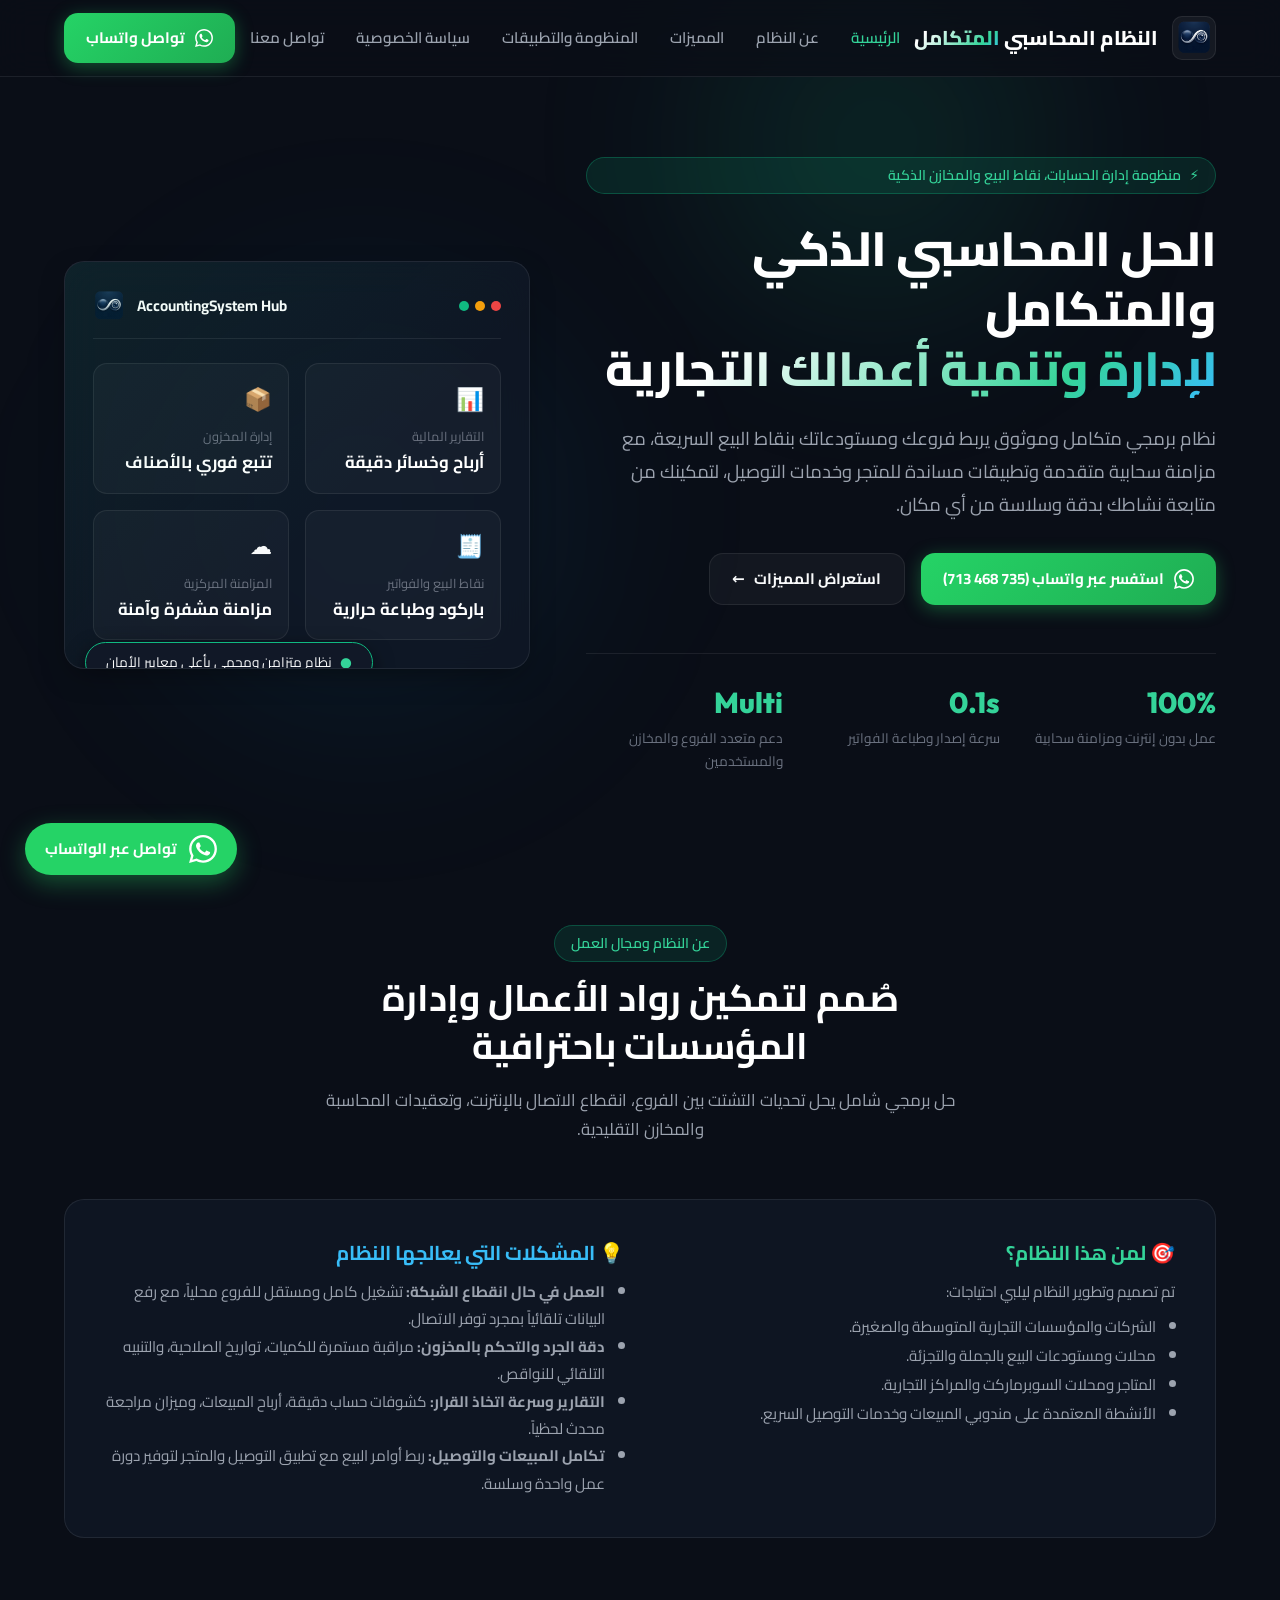
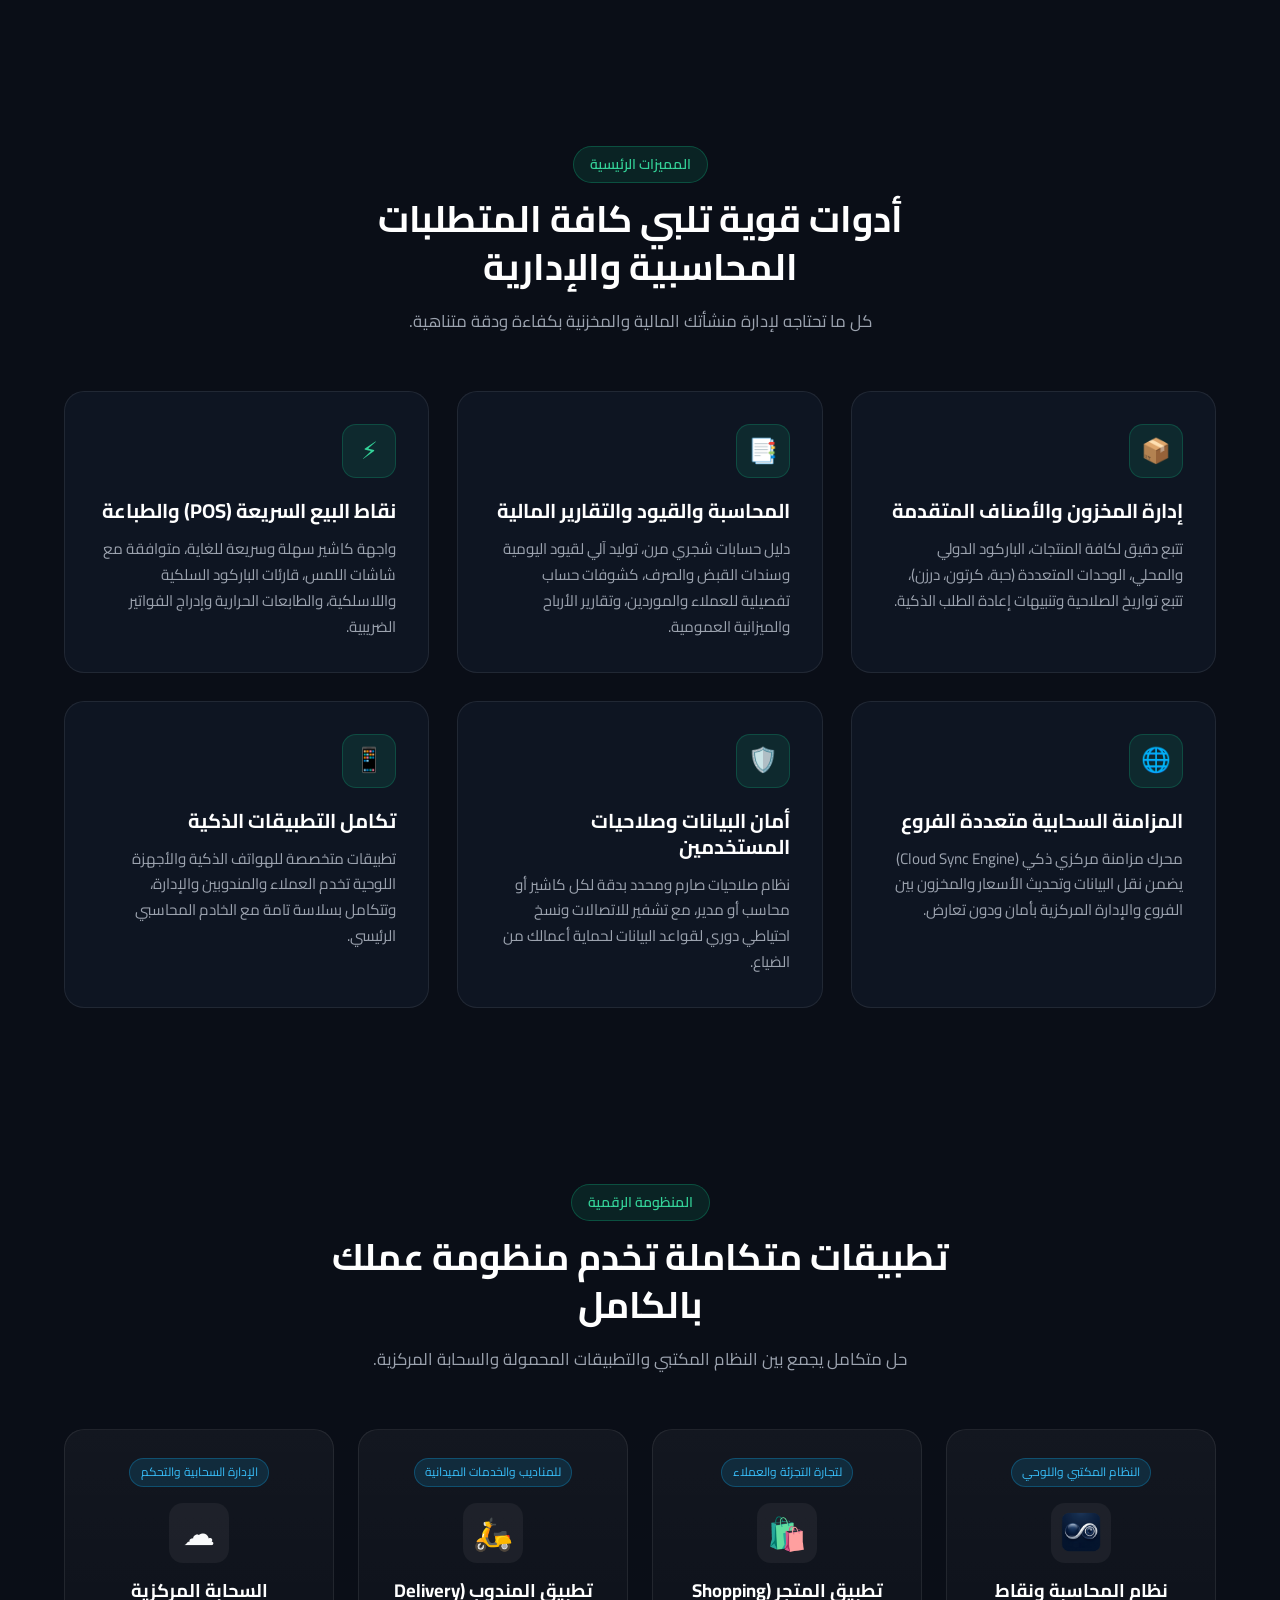
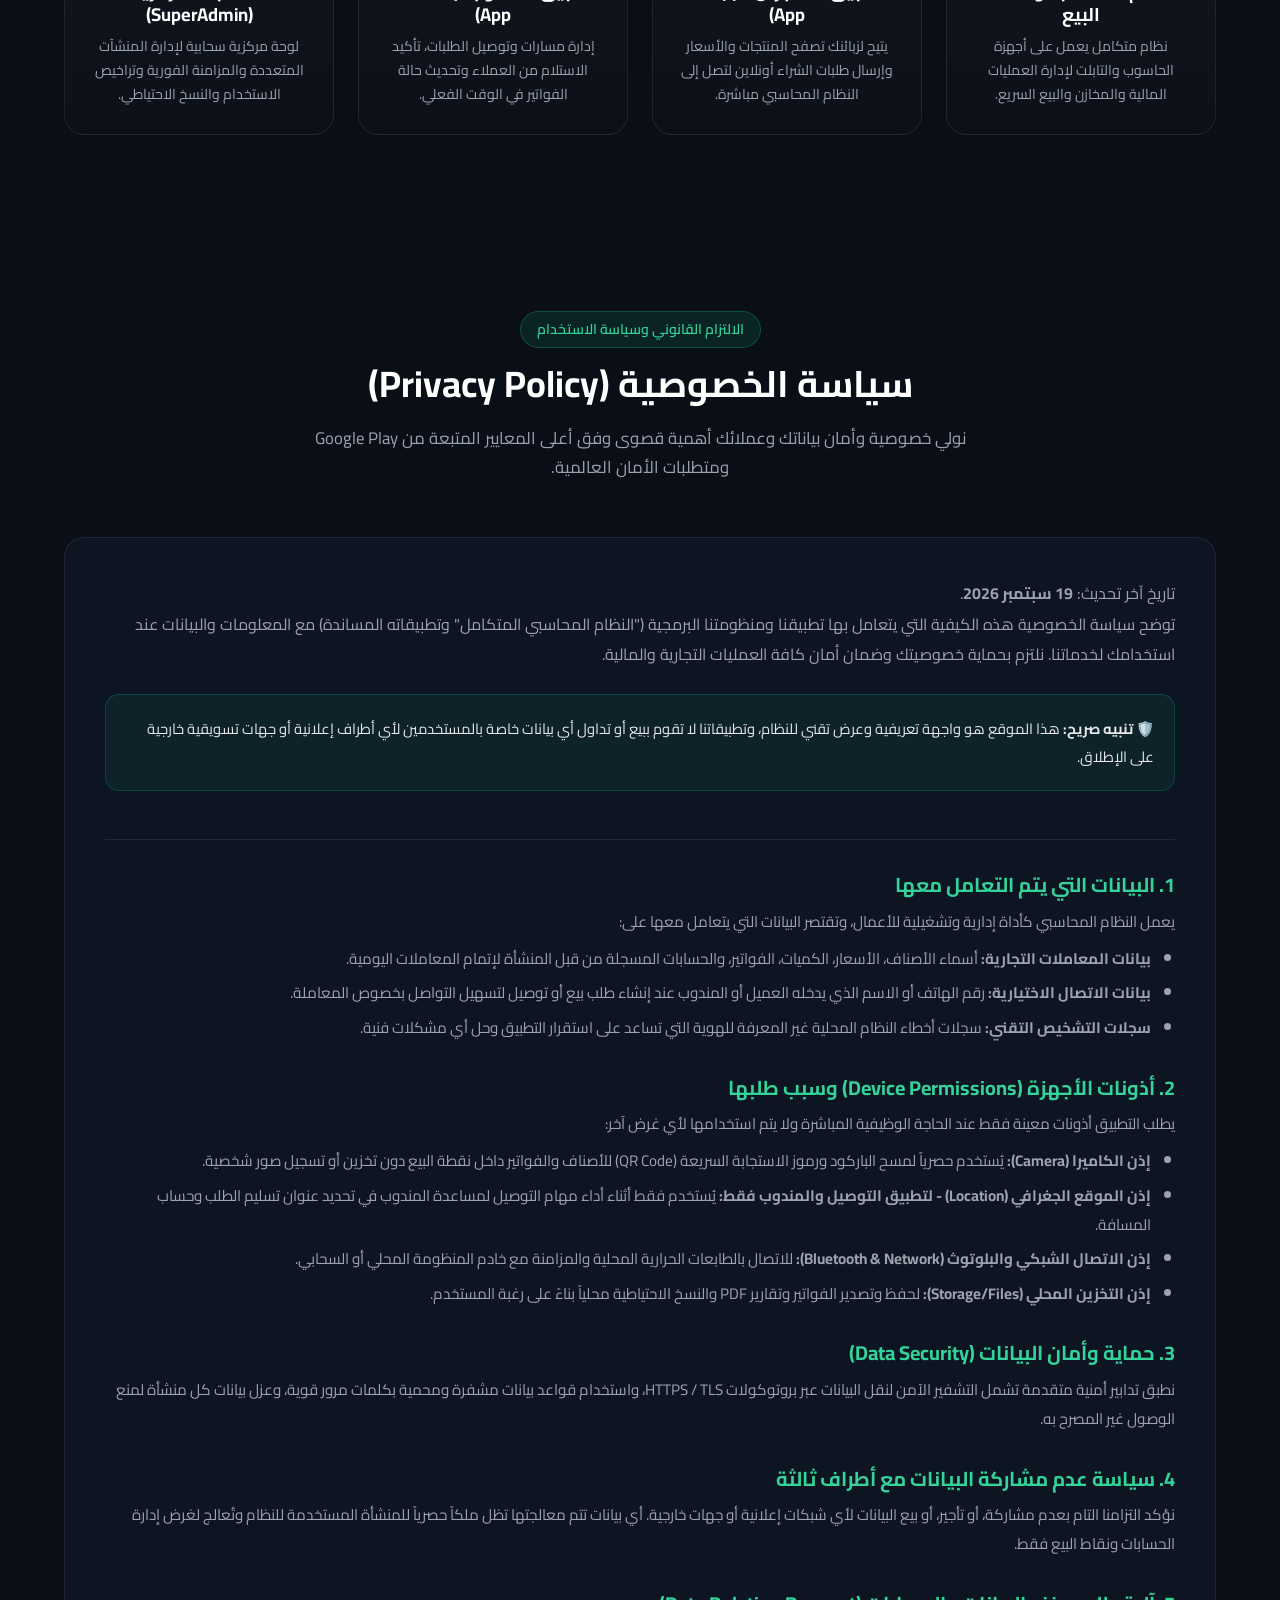
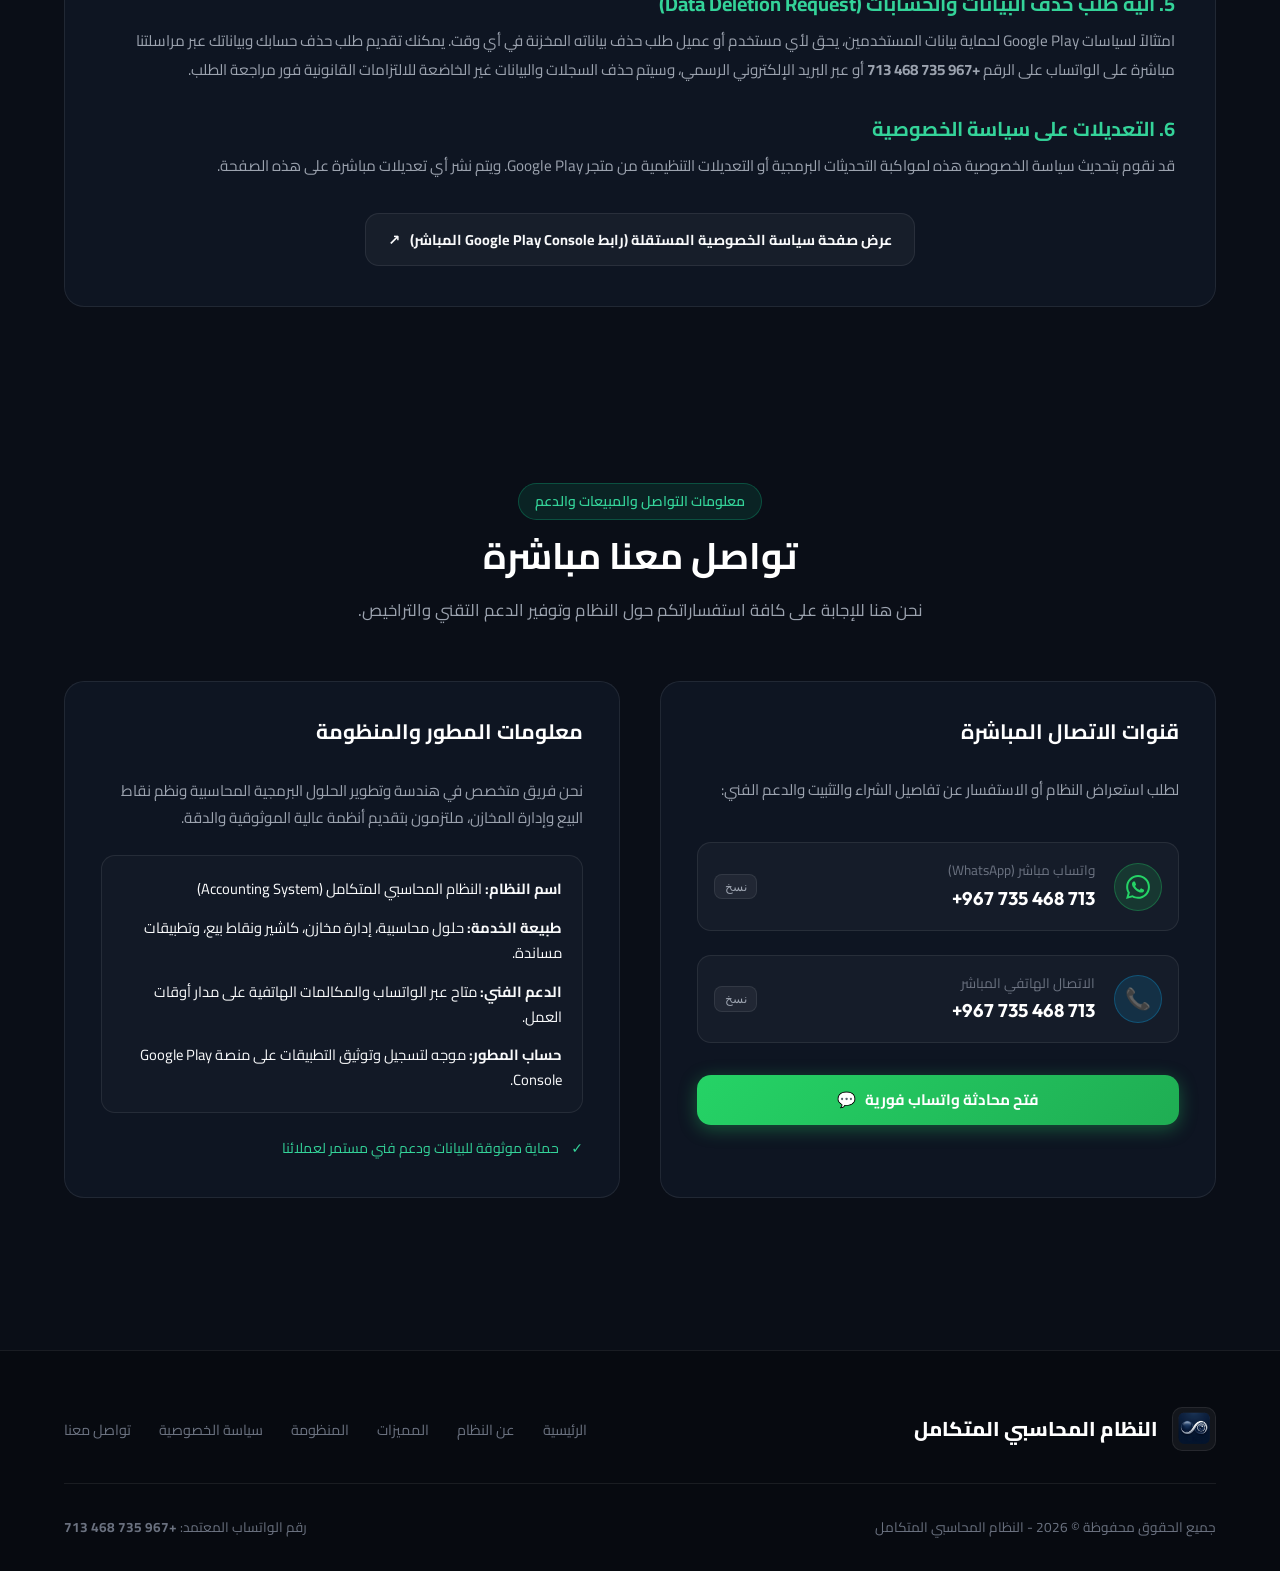
==== index.html @ 5a1e0db1 "Initial commit: Showcase website and privacy policy for Accounting System" ====
<!DOCTYPE html>
<html lang="ar" dir="rtl">
<head>
  <meta charset="UTF-8">
  <meta name="viewport" content="width=device-width, initial-scale=1.0">
  <title>النظام المحاسبي المتكامل | Accounting System Solutions</title>
  <meta name="description" content="الموقع التعريفي الرسمي للنظام المحاسبي وإدارة نقاط البيع والمخزون، وتطبيقات التجارة والتوصيل السحابية. مخصص للشركات والمتاجر والمؤسسات.">
  <meta name="keywords" content="نظام محاسبي, نقاط بيع, إدارة المخزون, محاسبة سحابية, تطبيق المتجر, تطبيق التوصيل, Yemen, Accounting System">
  
  <!-- Open Graph / Meta for Social & Google Play Reviewers -->
  <meta property="og:type" content="website">
  <meta property="og:title" content="النظام المحاسبي المتكامل | Accounting System">
  <meta property="og:description" content="حلول برمجية متطورة لإدارة المخزون، الحسابات، نقاط البيع السريعة، والتطبيقات المرتبطة.">
  <meta property="og:image" content="assets/orb_logo.png">

  <!-- Favicon -->
  <link rel="icon" type="image/png" href="assets/withoubackroung.png">

  <!-- Google Fonts: Cairo & Outfit -->
  <link rel="preconnect" href="https://fonts.googleapis.com">
  <link rel="preconnect" href="https://fonts.gstatic.com" crossorigin>
  <link href="https://fonts.googleapis.com/css2?family=Cairo:wght@400;600;700;800;900&family=Outfit:wght@400;600;700;800&display=swap" rel="stylesheet">

  <link rel="stylesheet" href="style.css">
</head>
<body>

  <!-- Ambient Decorative Background -->
  <div class="ambient-glow"></div>

  <!-- Main Header & Navigation -->
  <header class="site-header" id="header">
    <div class="container navbar">
      <a href="#hero" class="brand" id="brand-link">
        <img src="assets/withoubackroung.png" alt="شعار النظام المحاسبي" class="brand-logo" onerror="this.src='assets/orb_logo.png'">
        <span>النظام المحاسبي <span class="gradient-text">المتكامل</span></span>
      </a>

      <ul class="nav-links" id="nav-menu">
        <li><a href="#hero" class="nav-link active">الرئيسية</a></li>
        <li><a href="#about" class="nav-link">عن النظام</a></li>
        <li><a href="#features" class="nav-link">المميزات</a></li>
        <li><a href="#ecosystem" class="nav-link">المنظومة والتطبيقات</a></li>
        <li><a href="#privacy" class="nav-link">سياسة الخصوصية</a></li>
        <li><a href="#contact" class="nav-link">تواصل معنا</a></li>
      </ul>

      <div class="nav-actions">
        <a href="https://wa.me/967735468713?text=%D9%85%D8%B1%D8%AD%D8%A8%D8%A7%D9%8B%D8%8C%20%D8%A3%D9%88%D8%AF%20%D8%A7%D9%84%D8%A7%D8%B3%D8%AA%D9%81%D8%B3%D8%A7%D8%B1%20%D8%B9%D9%86%20%D8%A7%D9%84%D9%86%D8%8c%D8%A7%D9%85%20%D8%A7%D9%84%D9%85%D8%AD%D8%A7%D8%B3%D8%A8%D9%8A" target="_blank" rel="noopener noreferrer" class="btn btn-whatsapp" id="nav-wa-btn">
          <svg width="18" height="18" viewBox="0 0 24 24" fill="currentColor"><path d="M.057 24l1.687-6.163c-1.041-1.804-1.588-3.849-1.587-5.946.003-6.556 5.338-11.891 11.893-11.891 3.181.001 6.167 1.24 8.413 3.488 2.245 2.248 3.481 5.236 3.48 8.414-.003 6.557-5.338 11.892-11.893 11.892-1.99-.001-3.951-.5-5.688-1.448l-6.305 1.654zm6.597-3.807c1.676.995 3.276 1.591 5.392 1.592 5.448 0 9.886-4.434 9.889-9.885.002-5.462-4.415-9.89-9.881-9.892-5.452 0-9.887 4.434-9.889 9.884-.001 2.225.651 3.891 1.746 5.634l-.999 3.648 3.742-.981zm11.387-5.464c-.074-.124-.272-.198-.57-.347-.297-.149-1.758-.868-2.031-.967-.272-.099-.47-.149-.669.149-.198.297-.768.967-.941 1.165-.173.198-.347.223-.644.074-.297-.149-1.255-.462-2.39-1.475-.883-.788-1.48-1.761-1.653-2.059-.173-.297-.018-.458.13-.606.134-.133.297-.347.446-.521.151-.172.2-.296.3-.495.099-.198.05-.372-.025-.521-.075-.148-.669-1.611-.916-2.206-.242-.579-.487-.501-.669-.51l-.57-.01c-.198 0-.52.074-.792.372s-1.04 1.016-1.04 2.479 1.065 2.876 1.213 3.074c.149.198 2.095 3.2 5.076 4.487.709.306 1.263.489 1.694.626.712.226 1.36.194 1.872.118.571-.085 1.758-.719 2.006-1.413.248-.695.248-1.29.173-1.414z"/></svg>
          <span>تواصل واتساب</span>
        </a>
        <button class="mobile-toggle" id="mobile-toggle" aria-label="القائمة">☰</button>
      </div>
    </div>
  </header>

  <!-- Hero Section -->
  <section class="hero-section" id="hero">
    <div class="container hero-grid">
      <div class="hero-content">
        <div class="badge">
          <span>⚡</span>
          <span>منظومة إدارة الحسابات، نقاط البيع والمخازن الذكية</span>
        </div>
        
        <h1 class="hero-title">
          الحل المحاسبي الذكي والمتكامل<br>
          <span class="gradient-text">لإدارة وتنمية أعمالك التجارية</span>
        </h1>
        
        <p class="hero-description">
          نظام برمجي متكامل وموثوق يربط فروعك ومستودعاتك بنقاط البيع السريعة، مع مزامنة سحابية متقدمة وتطبيقات مساندة للمتجر وخدمات التوصيل، لتمكينك من متابعة نشاطك بدقة وسلاسة من أي مكان.
        </p>

        <div class="hero-buttons">
          <a href="https://wa.me/967735468713?text=%D9%85%D8%B1%D8%AD%D8%A8%D8%A7%D9%8B%D8%8C%20%D8%A3%D9%88%D8%AF%20%D8%A7%D9%84%D8%A7%D8%B3%D8%AA%D9%81%D8%B3%D8%A7%D8%B1%20%D8%B9%D9%86%20%D8%A7%D9%84%D9%86%D8%B8%D8%A7%D9%85%20%D8%A7%D9%84%D9%85%D8%AD%D8%A7%D8%B3%D8%A8%D9%8A" target="_blank" rel="noopener noreferrer" class="btn btn-whatsapp" id="hero-wa-btn">
            <svg width="20" height="20" viewBox="0 0 24 24" fill="currentColor"><path d="M.057 24l1.687-6.163c-1.041-1.804-1.588-3.849-1.587-5.946.003-6.556 5.338-11.891 11.893-11.891 3.181.001 6.167 1.24 8.413 3.488 2.245 2.248 3.481 5.236 3.48 8.414-.003 6.557-5.338 11.892-11.893 11.892-1.99-.001-3.951-.5-5.688-1.448l-6.305 1.654zm6.597-3.807c1.676.995 3.276 1.591 5.392 1.592 5.448 0 9.886-4.434 9.889-9.885.002-5.462-4.415-9.89-9.881-9.892-5.452 0-9.887 4.434-9.889 9.884-.001 2.225.651 3.891 1.746 5.634l-.999 3.648 3.742-.981zm11.387-5.464c-.074-.124-.272-.198-.57-.347-.297-.149-1.758-.868-2.031-.967-.272-.099-.47-.149-.669.149-.198.297-.768.967-.941 1.165-.173.198-.347.223-.644.074-.297-.149-1.255-.462-2.39-1.475-.883-.788-1.48-1.761-1.653-2.059-.173-.297-.018-.458.13-.606.134-.133.297-.347.446-.521.151-.172.2-.296.3-.495.099-.198.05-.372-.025-.521-.075-.148-.669-1.611-.916-2.206-.242-.579-.487-.501-.669-.51l-.57-.01c-.198 0-.52.074-.792.372s-1.04 1.016-1.04 2.479 1.065 2.876 1.213 3.074c.149.198 2.095 3.2 5.076 4.487.709.306 1.263.489 1.694.626.712.226 1.36.194 1.872.118.571-.085 1.758-.719 2.006-1.413.248-.695.248-1.29.173-1.414z"/></svg>
            <span>استفسر عبر واتساب (735 468 713)</span>
          </a>
          <a href="#features" class="btn btn-outline" id="hero-explore-btn">
            <span>استعراض المميزات</span>
            <span>←</span>
          </a>
        </div>

        <div class="hero-stats">
          <div class="stat-item">
            <span class="stat-number">100%</span>
            <span class="stat-label">عمل بدون إنترنت ومزامنة سحابية</span>
          </div>
          <div class="stat-item">
            <span class="stat-number">0.1s</span>
            <span class="stat-label">سرعة إصدار وطباعة الفواتير</span>
          </div>
          <div class="stat-item">
            <span class="stat-number">Multi</span>
            <span class="stat-label">دعم متعدد الفروع والمخازن والمستخدمين</span>
          </div>
        </div>
      </div>

      <!-- Hero Visual Card / System Dashboard Preview -->
      <div class="hero-visual">
        <div class="visual-card">
          <div class="card-header-bar">
            <div class="card-dots">
              <span class="dot dot-red"></span>
              <span class="dot dot-yellow"></span>
              <span class="dot dot-green"></span>
            </div>
            <div class="visual-logo-box">
              <span class="visual-title">AccountingSystem Hub</span>
              <img src="assets/withoubackroung.png" alt="الشعار" class="visual-logo-img" onerror="this.src='assets/orb_logo.png'">
            </div>
          </div>

          <div class="mockup-grid">
            <div class="mockup-item">
              <div class="mockup-icon">📊</div>
              <div class="mockup-label">التقارير المالية</div>
              <div class="mockup-val">أرباح وخسائر دقيقة</div>
            </div>
            <div class="mockup-item">
              <div class="mockup-icon">📦</div>
              <div class="mockup-label">إدارة المخزون</div>
              <div class="mockup-val">تتبع فوري بالأصناف</div>
            </div>
            <div class="mockup-item">
              <div class="mockup-icon">🧾</div>
              <div class="mockup-label">نقاط البيع والفواتير</div>
              <div class="mockup-val">باركود وطباعة حرارية</div>
            </div>
            <div class="mockup-item">
              <div class="mockup-icon">☁️</div>
              <div class="mockup-label">المزامنة المركزية</div>
              <div class="mockup-val">مزامنة مشفرة وآمنة</div>
            </div>
          </div>

          <div class="floating-sync-badge">
            <span style="color: var(--emerald-400);">●</span>
            <span>نظام متزامن ومحمي بأعلى معايير الأمان</span>
          </div>
        </div>
      </div>
    </div>
  </section>

  <!-- About Section -->
  <section class="section" id="about">
    <div class="container">
      <div class="section-header">
        <div class="badge">عن النظام ومجال العمل</div>
        <h2 class="section-title">صُمم لتمكين رواد الأعمال وإدارة المؤسسات باحترافية</h2>
        <p class="section-subtitle">
          حل برمجي شامل يحل تحديات التشتت بين الفروع، انقطاع الاتصال بالإنترنت، وتعقيدات المحاسبة والمخازن التقليدية.
        </p>
      </div>

      <div class="privacy-box" style="margin-bottom: 2rem;">
        <div style="display: grid; grid-template-columns: repeat(auto-fit, minmax(280px, 1fr)); gap: 2rem;">
          <div>
            <h3 style="color: var(--emerald-400); margin-bottom: 0.75rem; font-size: 1.25rem;">🎯 لمن هذا النظام؟</h3>
            <p style="font-size: 0.95rem; line-height: 1.8;">
              تم تصميم وتطوير النظام ليلبي احتياجات:
            </p>
            <ul style="padding-right: 1.2rem; margin-top: 0.5rem; color: var(--text-secondary); font-size: 0.95rem;">
              <li>الشركات والمؤسسات التجارية المتوسطة والصغيرة.</li>
              <li>محلات ومستودعات البيع بالجملة والتجزئة.</li>
              <li>المتاجر ومحلات السوبرماركت والمراكز التجارية.</li>
              <li>الأنشطة المعتمدة على مندوبي المبيعات وخدمات التوصيل السريع.</li>
            </ul>
          </div>
          <div>
            <h3 style="color: var(--cyan-400); margin-bottom: 0.75rem; font-size: 1.25rem;">💡 المشكلات التي يعالجها النظام</h3>
            <ul style="padding-right: 1.2rem; color: var(--text-secondary); font-size: 0.95rem; line-height: 1.8;">
              <li><strong>العمل في حال انقطاع الشبكة:</strong> تشغيل كامل ومستقل للفروع محلياً، مع رفع البيانات تلقائياً بمجرد توفر الاتصال.</li>
              <li><strong>دقة الجرد والتحكم بالمخزون:</strong> مراقبة مستمرة للكميات، تواريخ الصلاحية، والتنبيه التلقائي للنواقص.</li>
              <li><strong>التقارير وسرعة اتخاذ القرار:</strong> كشوفات حساب دقيقة، أرباح المبيعات، وميزان مراجعة محدث لحظياً.</li>
              <li><strong>تكامل المبيعات والتوصيل:</strong> ربط أوامر البيع مع تطبيق التوصيل والمتجر لتوفير دورة عمل واحدة وسلسة.</li>
            </ul>
          </div>
        </div>
      </div>
    </div>
  </section>

  <!-- Features Section -->
  <section class="section" id="features">
    <div class="container">
      <div class="section-header">
        <div class="badge">المميزات الرئيسية</div>
        <h2 class="section-title">أدوات قوية تلبي كافة المتطلبات المحاسبية والإدارية</h2>
        <p class="section-subtitle">
          كل ما تحتاجه لإدارة منشأتك المالية والمخزنية بكفاءة ودقة متناهية.
        </p>
      </div>

      <div class="features-grid">
        <!-- Feature 1 -->
        <div class="feature-card">
          <div class="feature-icon-wrapper">📦</div>
          <h3 class="feature-title">إدارة المخزون والأصناف المتقدمة</h3>
          <p class="feature-desc">
            تتبع دقيق لكافة المنتجات، الباركود الدولي والمحلي، الوحدات المتعددة (حبة، كرتون، درزن)، تتبع تواريخ الصلاحية وتنبيهات إعادة الطلب الذكية.
          </p>
        </div>

        <!-- Feature 2 -->
        <div class="feature-card">
          <div class="feature-icon-wrapper">📑</div>
          <h3 class="feature-title">المحاسبة والقيود والتقارير المالية</h3>
          <p class="feature-desc">
            دليل حسابات شجري مرن، توليد آلي لقيود اليومية وسندات القبض والصرف، كشوفات حساب تفصيلية للعملاء والموردين، وتقارير الأرباح والميزانية العمومية.
          </p>
        </div>

        <!-- Feature 3 -->
        <div class="feature-card">
          <div class="feature-icon-wrapper">⚡</div>
          <h3 class="feature-title">نقاط البيع السريعة (POS) والطباعة</h3>
          <p class="feature-desc">
            واجهة كاشير سهلة وسريعة للغاية، متوافقة مع شاشات اللمس، قارئات الباركود السلكية واللاسلكية، والطابعات الحرارية وإدراج الفواتير الضريبية.
          </p>
        </div>

        <!-- Feature 4 -->
        <div class="feature-card">
          <div class="feature-icon-wrapper">🌐</div>
          <h3 class="feature-title">المزامنة السحابية متعددة الفروع</h3>
          <p class="feature-desc">
            محرك مزامنة مركزي ذكي (Cloud Sync Engine) يضمن نقل البيانات وتحديث الأسعار والمخزون بين الفروع والإدارة المركزية بأمان ودون تعارض.
          </p>
        </div>

        <!-- Feature 5 -->
        <div class="feature-card">
          <div class="feature-icon-wrapper">🛡️</div>
          <h3 class="feature-title">أمان البيانات وصلاحيات المستخدمين</h3>
          <p class="feature-desc">
            نظام صلاحيات صارم ومحدد بدقة لكل كاشير أو محاسب أو مدير، مع تشفير للاتصالات ونسخ احتياطي دوري لقواعد البيانات لحماية أعمالك من الضياع.
          </p>
        </div>

        <!-- Feature 6 -->
        <div class="feature-card">
          <div class="feature-icon-wrapper">📱</div>
          <h3 class="feature-title">تكامل التطبيقات الذكية</h3>
          <p class="feature-desc">
            تطبيقات متخصصة للهواتف الذكية والأجهزة اللوحية تخدم العملاء والمندوبين والإدارة، وتتكامل بسلاسة تامة مع الخادم المحاسبي الرئيسي.
          </p>
        </div>
      </div>
    </div>
  </section>

  <!-- Ecosystem / Apps Section -->
  <section class="section" id="ecosystem">
    <div class="container">
      <div class="section-header">
        <div class="badge">المنظومة الرقمية</div>
        <h2 class="section-title">تطبيقات متكاملة تخدم منظومة عملك بالكامل</h2>
        <p class="section-subtitle">
          حل متكامل يجمع بين النظام المكتبي والتطبيقات المحمولة والسحابة المركزية.
        </p>
      </div>

      <div class="ecosystem-grid">
        <!-- App 1 -->
        <div class="app-card">
          <span class="app-badge">النظام المكتبي واللوحي</span>
          <img src="assets/withoubackroung.png" alt="النظام المحاسبي" class="app-icon" onerror="this.src='assets/orb_logo.png'">
          <h3 class="app-name">نظام المحاسبة ونقاط البيع</h3>
          <p class="app-desc">
            نظام متكامل يعمل على أجهزة الحاسوب والتابلت لإدارة العمليات المالية والمخازن والبيع السريع.
          </p>
        </div>

        <!-- App 2 -->
        <div class="app-card">
          <span class="app-badge">لتجارة التجزئة والعملاء</span>
          <div class="app-icon" style="font-size: 2rem; display: flex; align-items: center; justify-content: center;">🛍️</div>
          <h3 class="app-name">تطبيق المتجر (Shopping App)</h3>
          <p class="app-desc">
            يتيح لزبائنك تصفح المنتجات والأسعار وإرسال طلبات الشراء أونلاين لتصل إلى النظام المحاسبي مباشرة.
          </p>
        </div>

        <!-- App 3 -->
        <div class="app-card">
          <span class="app-badge">للمناديب والخدمات الميدانية</span>
          <div class="app-icon" style="font-size: 2rem; display: flex; align-items: center; justify-content: center;">🛵</div>
          <h3 class="app-name">تطبيق المندوب (Delivery App)</h3>
          <p class="app-desc">
            إدارة مسارات وتوصيل الطلبات، تأكيد الاستلام من العملاء وتحديث حالة الفواتير في الوقت الفعلي.
          </p>
        </div>

        <!-- App 4 -->
        <div class="app-card">
          <span class="app-badge">الإدارة السحابية والتحكم</span>
          <div class="app-icon" style="font-size: 2rem; display: flex; align-items: center; justify-content: center;">☁️</div>
          <h3 class="app-name">السحابة المركزية (SuperAdmin)</h3>
          <p class="app-desc">
            لوحة مركزية سحابية لإدارة المنشآت المتعددة والمزامنة الفورية وتراخيص الاستخدام والنسخ الاحتياطي.
          </p>
        </div>
      </div>
    </div>
  </section>

  <!-- Privacy Policy Section (Fully Compliant with Google Play Store Policies) -->
  <section class="section" id="privacy">
    <div class="container">
      <div class="section-header">
        <div class="badge">الالتزام القانوني وسياسة الاستخدام</div>
        <h2 class="section-title">سياسة الخصوصية (Privacy Policy)</h2>
        <p class="section-subtitle">
          نولي خصوصية وأمان بياناتك وعملائك أهمية قصوى وفق أعلى المعايير المتبعة من Google Play ومتطلبات الأمان العالمية.
        </p>
      </div>

      <div class="privacy-box">
        <div class="privacy-intro">
          <p>
            تاريخ آخر تحديث: <strong>19 سبتمبر 2026</strong>.<br>
            توضح سياسة الخصوصية هذه الكيفية التي يتعامل بها تطبيقنا ومنظومتنا البرمجية ("النظام المحاسبي المتكامل" وتطبيقاته المساندة) مع المعلومات والبيانات عند استخدامك لخدماتنا. نلتزم بحماية خصوصيتك وضمان أمان كافة العمليات التجارية والمالية.
          </p>
          <div class="highlight-box">
            🛡️ <strong>تنبيه صريح:</strong> هذا الموقع هو واجهة تعريفية وعرض تقني للنظام، وتطبيقاتنا لا تقوم ببيع أو تداول أي بيانات خاصة بالمستخدمين لأي أطراف إعلانية أو جهات تسويقية خارجية على الإطلاق.
          </div>
        </div>

        <div class="policy-item">
          <h3>1. البيانات التي يتم التعامل معها</h3>
          <p>
            يعمل النظام المحاسبي كأداة إدارية وتشغيلية للأعمال، وتقتصر البيانات التي يتعامل معها على:
          </p>
          <ul>
            <li><strong>بيانات المعاملات التجارية:</strong> أسماء الأصناف، الأسعار، الكميات، الفواتير، والحسابات المسجلة من قبل المنشأة لإتمام المعاملات اليومية.</li>
            <li><strong>بيانات الاتصال الاختيارية:</strong> رقم الهاتف أو الاسم الذي يدخله العميل أو المندوب عند إنشاء طلب بيع أو توصيل لتسهيل التواصل بخصوص المعاملة.</li>
            <li><strong>سجلات التشخيص التقني:</strong> سجلات أخطاء النظام المحلية غير المعرفة للهوية التي تساعد على استقرار التطبيق وحل أي مشكلات فنية.</li>
          </ul>
        </div>

        <div class="policy-item">
          <h3>2. أذونات الأجهزة (Device Permissions) وسبب طلبها</h3>
          <p>
            يطلب التطبيق أذونات معينة فقط عند الحاجة الوظيفية المباشرة ولا يتم استخدامها لأي غرض آخر:
          </p>
          <ul>
            <li><strong>إذن الكاميرا (Camera):</strong> يُستخدم حصرياً لمسح الباركود ورموز الاستجابة السريعة (QR Code) للأصناف والفواتير داخل نقطة البيع دون تخزين أو تسجيل صور شخصية.</li>
            <li><strong>إذن الموقع الجغرافي (Location) - لتطبيق التوصيل والمندوب فقط:</strong> يُستخدم فقط أثناء أداء مهام التوصيل لمساعدة المندوب في تحديد عنوان تسليم الطلب وحساب المسافة.</li>
            <li><strong>إذن الاتصال الشبكي والبلوتوث (Bluetooth & Network):</strong> للاتصال بالطابعات الحرارية المحلية والمزامنة مع خادم المنظومة المحلي أو السحابي.</li>
            <li><strong>إذن التخزين المحلي (Storage/Files):</strong> لحفظ وتصدير الفواتير وتقارير PDF والنسخ الاحتياطية محلياً بناءً على رغبة المستخدم.</li>
          </ul>
        </div>

        <div class="policy-item">
          <h3>3. حماية وأمان البيانات (Data Security)</h3>
          <p>
            نطبق تدابير أمنية متقدمة تشمل التشفير الآمن لنقل البيانات عبر بروتوكولات HTTPS / TLS، واستخدام قواعد بيانات مشفرة ومحمية بكلمات مرور قوية، وعزل بيانات كل منشأة لمنع الوصول غير المصرح به.
          </p>
        </div>

        <div class="policy-item">
          <h3>4. سياسة عدم مشاركة البيانات مع أطراف ثالثة</h3>
          <p>
            نؤكد التزامنا التام بعدم مشاركة، أو تأجير، أو بيع البيانات لأي شبكات إعلانية أو جهات خارجية. أي بيانات تتم معالجتها تظل ملكاً حصرياً للمنشأة المستخدمة للنظام وتُعالج لغرض إدارة الحسابات ونقاط البيع فقط.
          </p>
        </div>

        <div class="policy-item">
          <h3>5. آلية طلب حذف البيانات والحسابات (Data Deletion Request)</h3>
          <p>
            امتثالاً لسياسات Google Play لحماية بيانات المستخدمين، يحق لأي مستخدم أو عميل طلب حذف بياناته المخزنة في أي وقت. يمكنك تقديم طلب حذف حسابك وبياناتك عبر مراسلتنا مباشرة على الواتساب على الرقم <strong>+967 735 468 713</strong> أو عبر البريد الإلكتروني الرسمي، وسيتم حذف السجلات والبيانات غير الخاضعة للالتزامات القانونية فور مراجعة الطلب.
          </p>
        </div>

        <div class="policy-item">
          <h3>6. التعديلات على سياسة الخصوصية</h3>
          <p>
            قد نقوم بتحديث سياسة الخصوصية هذه لمواكبة التحديثات البرمجية أو التعديلات التنظيمية من متجر Google Play. ويتم نشر أي تعديلات مباشرة على هذه الصفحة.
          </p>
        </div>

        <div style="margin-top: 1.5rem; text-align: center;">
          <a href="privacy.html" class="btn btn-outline" style="font-size: 0.9rem;">
            <span>عرض صفحة سياسة الخصوصية المستقلة (رابط Google Play Console المباشر)</span>
            <span>↗</span>
          </a>
        </div>
      </div>
    </div>
  </section>

  <!-- Contact Us Section -->
  <section class="section" id="contact">
    <div class="container">
      <div class="section-header">
        <div class="badge">معلومات التواصل والمبيعات والدعم</div>
        <h2 class="section-title">تواصل معنا مباشرة</h2>
        <p class="section-subtitle">
          نحن هنا للإجابة على كافة استفساراتكم حول النظام وتوفير الدعم التقني والتراخيص.
        </p>
      </div>

      <div class="contact-grid">
        <!-- Direct Contact Info Card -->
        <div class="contact-card">
          <h3 style="font-size: 1.3rem; margin-bottom: 0.5rem; color: #fff;">قنوات الاتصال المباشرة</h3>
          <p style="font-size: 0.95rem; margin-bottom: 1rem;">
            لطلب استعراض النظام أو الاستفسار عن تفاصيل الشراء والتثبيت والدعم الفني:
          </p>

          <!-- WhatsApp Item -->
          <div class="contact-method">
            <div class="contact-method-icon icon-wa">
              <svg width="24" height="24" viewBox="0 0 24 24" fill="currentColor"><path d="M.057 24l1.687-6.163c-1.041-1.804-1.588-3.849-1.587-5.946.003-6.556 5.338-11.891 11.893-11.891 3.181.001 6.167 1.24 8.413 3.488 2.245 2.248 3.481 5.236 3.48 8.414-.003 6.557-5.338 11.892-11.893 11.892-1.99-.001-3.951-.5-5.688-1.448l-6.305 1.654zm6.597-3.807c1.676.995 3.276 1.591 5.392 1.592 5.448 0 9.886-4.434 9.889-9.885.002-5.462-4.415-9.89-9.881-9.892-5.452 0-9.887 4.434-9.889 9.884-.001 2.225.651 3.891 1.746 5.634l-.999 3.648 3.742-.981zm11.387-5.464c-.074-.124-.272-.198-.57-.347-.297-.149-1.758-.868-2.031-.967-.272-.099-.47-.149-.669.149-.198.297-.768.967-.941 1.165-.173.198-.347.223-.644.074-.297-.149-1.255-.462-2.39-1.475-.883-.788-1.48-1.761-1.653-2.059-.173-.297-.018-.458.13-.606.134-.133.297-.347.446-.521.151-.172.2-.296.3-.495.099-.198.05-.372-.025-.521-.075-.148-.669-1.611-.916-2.206-.242-.579-.487-.501-.669-.51l-.57-.01c-.198 0-.52.074-.792.372s-1.04 1.016-1.04 2.479 1.065 2.876 1.213 3.074c.149.198 2.095 3.2 5.076 4.487.709.306 1.263.489 1.694.626.712.226 1.36.194 1.872.118.571-.085 1.758-.719 2.006-1.413.248-.695.248-1.29.173-1.414z"/></svg>
            </div>
            <div>
              <div class="contact-info-title">واتساب مباشر (WhatsApp)</div>
              <div class="contact-info-val">+967 735 468 713</div>
            </div>
            <button class="copy-btn" onclick="copyText('735468713')">نسخ</button>
          </div>

          <!-- Phone Call Item -->
          <div class="contact-method">
            <div class="contact-method-icon icon-phone">📞</div>
            <div>
              <div class="contact-info-title">الاتصال الهاتفي المباشر</div>
              <div class="contact-info-val">+967 735 468 713</div>
            </div>
            <button class="copy-btn" onclick="copyText('+967735468713')">نسخ</button>
          </div>

          <!-- Direct Chat CTA -->
          <a href="https://wa.me/967735468713?text=%D9%85%D8%B1%D8%AD%D8%A8%D8%A7%D9%8B%D8%8C%20%D8%A3%D9%88%D8%AF%20%D8%A7%D9%84%D8%A7%D8%B3%D8%AA%D9%81%D8%B3%D8%A7%D8%B1%20%D8%B9%D9%86%20%D8%A7%D9%84%D9%86%D8%B8%D8%A7%D9%85%20%D8%A7%D9%84%D9%85%D8%AD%D8%A7%D8%B3%D8%A8%D9%8A" target="_blank" rel="noopener noreferrer" class="btn btn-whatsapp" style="width: 100%; text-align: center; margin-top: 0.5rem;" id="card-wa-btn">
            <span>فتح محادثة واتساب فورية</span>
            <span>💬</span>
          </a>
        </div>

        <!-- Trust & Information Card for Reviewers & Clients -->
        <div class="contact-card">
          <h3 style="font-size: 1.3rem; margin-bottom: 0.5rem; color: #fff;">معلومات المطور والمنظومة</h3>
          <p style="font-size: 0.95rem; line-height: 1.8;">
            نحن فريق متخصص في هندسة وتطوير الحلول البرمجية المحاسبية ونظم نقاط البيع وإدارة المخازن، ملتزمون بتقديم أنظمة عالية الموثوقية والدقة.
          </p>

          <div style="background: rgba(255,255,255,0.02); border: 1px solid var(--border-color); border-radius: var(--radius-md); padding: 1.25rem;">
            <div style="display: flex; flex-direction: column; gap: 0.85rem; font-size: 0.92rem;">
              <div><strong>اسم النظام:</strong> النظام المحاسبي المتكامل (Accounting System)</div>
              <div><strong>طبيعة الخدمة:</strong> حلول محاسبية، إدارة مخازن، كاشير ونقاط بيع، وتطبيقات مساندة.</div>
              <div><strong>الدعم الفني:</strong> متاح عبر الواتساب والمكالمات الهاتفية على مدار أوقات العمل.</div>
              <div><strong>حساب المطور:</strong> موجه لتسجيل وتوثيق التطبيقات على منصة Google Play Console.</div>
            </div>
          </div>

          <div style="display: flex; align-items: center; gap: 0.75rem; font-size: 0.88rem; color: var(--emerald-400);">
            <span>✓</span>
            <span>حماية موثوقة للبيانات ودعم فني مستمر لعملائنا</span>
          </div>
        </div>
      </div>
    </div>
  </section>

  <!-- Floating Quick WhatsApp Button -->
  <a href="https://wa.me/967735468713?text=%D9%85%D8%B1%D8%AD%D8%A8%D8%A7%D9%8B%D8%8C%20%D8%A3%D9%88%D8%AF%20%D8%A7%D9%84%D8%A7%D8%B3%D8%AA%D9%81%D8%B3%D8%A7%D8%B1%20%D8%B9%D9%86%20%D8%A7%D9%84%D9%86%D8%B8%D8%A7%D9%85%20%D8%A7%D9%84%D9%85%D8%AD%D8%A7%D8%B3%D8%A8%D9%8A" target="_blank" rel="noopener noreferrer" class="floating-wa-btn" id="floating-whatsapp" aria-label="تواصل عبر الواتساب">
    <svg class="floating-wa-icon" viewBox="0 0 24 24"><path d="M.057 24l1.687-6.163c-1.041-1.804-1.588-3.849-1.587-5.946.003-6.556 5.338-11.891 11.893-11.891 3.181.001 6.167 1.24 8.413 3.488 2.245 2.248 3.481 5.236 3.48 8.414-.003 6.557-5.338 11.892-11.893 11.892-1.99-.001-3.951-.5-5.688-1.448l-6.305 1.654zm6.597-3.807c1.676.995 3.276 1.591 5.392 1.592 5.448 0 9.886-4.434 9.889-9.885.002-5.462-4.415-9.89-9.881-9.892-5.452 0-9.887 4.434-9.889 9.884-.001 2.225.651 3.891 1.746 5.634l-.999 3.648 3.742-.981zm11.387-5.464c-.074-.124-.272-.198-.57-.347-.297-.149-1.758-.868-2.031-.967-.272-.099-.47-.149-.669.149-.198.297-.768.967-.941 1.165-.173.198-.347.223-.644.074-.297-.149-1.255-.462-2.39-1.475-.883-.788-1.48-1.761-1.653-2.059-.173-.297-.018-.458.13-.606.134-.133.297-.347.446-.521.151-.172.2-.296.3-.495.099-.198.05-.372-.025-.521-.075-.148-.669-1.611-.916-2.206-.242-.579-.487-.501-.669-.51l-.57-.01c-.198 0-.52.074-.792.372s-1.04 1.016-1.04 2.479 1.065 2.876 1.213 3.074c.149.198 2.095 3.2 5.076 4.487.709.306 1.263.489 1.694.626.712.226 1.36.194 1.872.118.571-.085 1.758-.719 2.006-1.413.248-.695.248-1.29.173-1.414z"/></svg>
    <span>تواصل عبر الواتساب</span>
  </a>

  <!-- Footer -->
  <footer class="site-footer">
    <div class="container">
      <div class="footer-top">
        <div class="brand">
          <img src="assets/withoubackroung.png" alt="الشعار" class="brand-logo" onerror="this.src='assets/orb_logo.png'">
          <span>النظام المحاسبي المتكامل</span>
        </div>
        <ul class="footer-links">
          <li><a href="#hero">الرئيسية</a></li>
          <li><a href="#about">عن النظام</a></li>
          <li><a href="#features">المميزات</a></li>
          <li><a href="#ecosystem">المنظومة</a></li>
          <li><a href="privacy.html">سياسة الخصوصية</a></li>
          <li><a href="#contact">تواصل معنا</a></li>
        </ul>
      </div>

      <div class="footer-bottom">
        <div>جميع الحقوق محفوظة &copy; 2026 - النظام المحاسبي المتكامل</div>
        <div>رقم الواتساب المعتمد: <strong>+967 735 468 713</strong></div>
      </div>
    </div>
  </footer>

  <script src="script.js"></script>
</body>
</html>
---- style.css ----
:root {
  --bg-primary: #0a0e17;
  --bg-secondary: #111827;
  --bg-card: rgba(17, 24, 39, 0.75);
  --bg-card-hover: rgba(31, 41, 55, 0.85);
  --border-color: rgba(255, 255, 255, 0.08);
  --border-highlight: rgba(16, 185, 129, 0.3);
  
  --text-primary: #f9fafb;
  --text-secondary: #9ca3af;
  --text-muted: #6b7280;
  
  --emerald-400: #34d399;
  --emerald-500: #10b981;
  --emerald-600: #059669;
  --emerald-glow: rgba(16, 185, 129, 0.25);
  
  --cyan-400: #38bdf8;
  --cyan-500: #0ea5e9;
  --indigo-500: #6366f1;
  
  --whatsapp-green: #25d366;
  --whatsapp-hover: #20ba59;
  --whatsapp-glow: rgba(37, 211, 102, 0.35);

  --font-arabic: 'Cairo', system-ui, -apple-system, sans-serif;
  --font-latin: 'Outfit', system-ui, sans-serif;
  
  --radius-sm: 8px;
  --radius-md: 14px;
  --radius-lg: 20px;
  --radius-full: 9999px;
  
  --transition: all 0.28s cubic-bezier(0.4, 0, 0.2, 1);
  --shadow-card: 0 10px 30px -10px rgba(0, 0, 0, 0.5);
  --shadow-glow: 0 0 40px -10px var(--emerald-glow);
}

/* Base Reset & Global Styles */
*, *::before, *::after {
  box-sizing: border-box;
  margin: 0;
  padding: 0;
}

html {
  scroll-behavior: smooth;
  font-size: 16px;
}

body {
  font-family: var(--font-arabic);
  background-color: var(--bg-primary);
  color: var(--text-primary);
  line-height: 1.7;
  direction: rtl;
  text-align: right;
  overflow-x: hidden;
  position: relative;
  min-height: 100vh;
}

/* Ambient Background Lights */
.ambient-glow {
  position: fixed;
  top: 0;
  left: 0;
  right: 0;
  bottom: 0;
  pointer-events: none;
  z-index: 0;
  overflow: hidden;
}

.ambient-glow::before {
  content: '';
  position: absolute;
  top: -15%;
  right: 10%;
  width: 550px;
  height: 550px;
  background: radial-gradient(circle, rgba(16, 185, 129, 0.15) 0%, rgba(16, 185, 129, 0) 70%);
  border-radius: 50%;
  filter: blur(60px);
}

.ambient-glow::after {
  content: '';
  position: absolute;
  bottom: 10%;
  left: 5%;
  width: 600px;
  height: 600px;
  background: radial-gradient(circle, rgba(14, 165, 233, 0.12) 0%, rgba(99, 102, 241, 0) 70%);
  border-radius: 50%;
  filter: blur(80px);
}

.container {
  width: 100%;
  max-width: 1200px;
  margin: 0 auto;
  padding: 0 1.5rem;
  position: relative;
  z-index: 1;
}

/* Typography Utilities */
h1, h2, h3, h4 {
  font-weight: 700;
  line-height: 1.3;
  color: #ffffff;
}

p {
  color: var(--text-secondary);
}

a {
  color: inherit;
  text-decoration: none;
  transition: var(--transition);
}

.gradient-text {
  background: linear-gradient(135deg, #ffffff 20%, var(--emerald-400) 75%, var(--cyan-400) 100%);
  -webkit-background-clip: text;
  -webkit-text-fill-color: transparent;
  display: inline-block;
}

.badge {
  display: inline-flex;
  align-items: center;
  gap: 0.5rem;
  padding: 0.35rem 1rem;
  background: rgba(16, 185, 129, 0.12);
  border: 1px solid rgba(16, 185, 129, 0.3);
  border-radius: var(--radius-full);
  color: var(--emerald-400);
  font-size: 0.875rem;
  font-weight: 600;
}

/* Header & Navbar */
.site-header {
  position: sticky;
  top: 0;
  z-index: 100;
  backdrop-filter: blur(16px);
  -webkit-backdrop-filter: blur(16px);
  background: rgba(10, 14, 23, 0.8);
  border-bottom: 1px solid var(--border-color);
  transition: var(--transition);
}

.navbar {
  display: flex;
  align-items: center;
  justify-content: space-between;
  height: 76px;
}

.brand {
  display: flex;
  align-items: center;
  gap: 0.85rem;
  font-size: 1.25rem;
  font-weight: 800;
  color: #ffffff;
}

.brand-logo {
  width: 44px;
  height: 44px;
  border-radius: 10px;
  object-fit: contain;
  background: rgba(255, 255, 255, 0.05);
  padding: 3px;
  border: 1px solid var(--border-color);
}

.nav-links {
  display: flex;
  align-items: center;
  gap: 2rem;
  list-style: none;
}

.nav-link {
  font-size: 0.95rem;
  font-weight: 600;
  color: var(--text-secondary);
}

.nav-link:hover, .nav-link.active {
  color: var(--emerald-400);
}

.nav-actions {
  display: flex;
  align-items: center;
  gap: 1rem;
}

/* Buttons */
.btn {
  display: inline-flex;
  align-items: center;
  justify-content: center;
  gap: 0.6rem;
  padding: 0.75rem 1.4rem;
  border-radius: var(--radius-md);
  font-size: 0.95rem;
  font-weight: 700;
  cursor: pointer;
  transition: var(--transition);
  border: none;
  outline: none;
}

.btn-primary {
  background: linear-gradient(135deg, var(--emerald-500), var(--emerald-600));
  color: #ffffff;
  box-shadow: 0 4px 18px var(--emerald-glow);
}

.btn-primary:hover {
  transform: translateY(-2px);
  box-shadow: 0 6px 24px rgba(16, 185, 129, 0.4);
}

.btn-whatsapp {
  background: linear-gradient(135deg, var(--whatsapp-green), #1fad53);
  color: #ffffff;
  box-shadow: 0 4px 18px var(--whatsapp-glow);
}

.btn-whatsapp:hover {
  background: var(--whatsapp-hover);
  transform: translateY(-2px);
  box-shadow: 0 8px 24px var(--whatsapp-glow);
}

.btn-outline {
  background: rgba(255, 255, 255, 0.04);
  color: var(--text-primary);
  border: 1px solid var(--border-color);
}

.btn-outline:hover {
  background: rgba(255, 255, 255, 0.09);
  border-color: var(--emerald-400);
  color: #ffffff;
  transform: translateY(-2px);
}

/* Mobile Menu Toggle */
.mobile-toggle {
  display: none;
  background: transparent;
  border: none;
  color: var(--text-primary);
  font-size: 1.5rem;
  cursor: pointer;
}

/* Hero Section */
.hero-section {
  padding: 5rem 0 4rem;
  position: relative;
}

.hero-grid {
  display: grid;
  grid-template-columns: 1.15fr 0.85fr;
  gap: 3.5rem;
  align-items: center;
}

.hero-content {
  display: flex;
  flex-direction: column;
  gap: 1.5rem;
}

.hero-title {
  font-size: 3rem;
  font-weight: 800;
  letter-spacing: -0.5px;
  line-height: 1.25;
}

.hero-description {
  font-size: 1.15rem;
  color: var(--text-secondary);
  line-height: 1.8;
}

.hero-buttons {
  display: flex;
  flex-wrap: wrap;
  gap: 1rem;
  margin-top: 0.5rem;
}

.hero-stats {
  display: grid;
  grid-template-columns: repeat(3, 1fr);
  gap: 1.2rem;
  margin-top: 1.5rem;
  padding-top: 1.5rem;
  border-top: 1px solid var(--border-color);
}

.stat-item {
  display: flex;
  flex-direction: column;
}

.stat-number {
  font-size: 1.8rem;
  font-weight: 800;
  color: var(--emerald-400);
  font-family: var(--font-latin);
}

.stat-label {
  font-size: 0.85rem;
  color: var(--text-muted);
}

/* Hero Showcase Card / Mockup */
.hero-visual {
  position: relative;
}

.visual-card {
  background: var(--bg-card);
  backdrop-filter: blur(20px);
  -webkit-backdrop-filter: blur(20px);
  border: 1px solid var(--border-color);
  border-radius: var(--radius-lg);
  padding: 1.75rem;
  box-shadow: var(--shadow-card);
  position: relative;
  overflow: hidden;
}

.visual-card::before {
  content: '';
  position: absolute;
  inset: 0;
  background: linear-gradient(135deg, rgba(16, 185, 129, 0.08) 0%, transparent 60%);
  pointer-events: none;
}

.card-header-bar {
  display: flex;
  align-items: center;
  justify-content: space-between;
  margin-bottom: 1.5rem;
  padding-bottom: 1rem;
  border-bottom: 1px solid var(--border-color);
}

.card-dots {
  display: flex;
  gap: 6px;
}

.dot {
  width: 10px;
  height: 10px;
  border-radius: 50%;
}
.dot-red { background: #ef4444; }
.dot-yellow { background: #f59e0b; }
.dot-green { background: #10b981; }

.visual-logo-box {
  display: flex;
  align-items: center;
  gap: 0.75rem;
}

.visual-logo-img {
  width: 32px;
  height: 32px;
  object-fit: contain;
}

.visual-title {
  font-size: 0.95rem;
  font-weight: 700;
  color: #fff;
}

.mockup-grid {
  display: grid;
  grid-template-columns: repeat(2, 1fr);
  gap: 1rem;
}

.mockup-item {
  background: rgba(255, 255, 255, 0.03);
  border: 1px solid var(--border-color);
  border-radius: var(--radius-md);
  padding: 1rem;
  transition: var(--transition);
}

.mockup-item:hover {
  background: rgba(255, 255, 255, 0.06);
  border-color: var(--border-highlight);
  transform: translateY(-2px);
}

.mockup-icon {
  font-size: 1.4rem;
  margin-bottom: 0.5rem;
  display: inline-block;
}

.mockup-label {
  font-size: 0.8rem;
  color: var(--text-muted);
}

.mockup-val {
  font-size: 1.05rem;
  font-weight: 700;
  color: #ffffff;
}

.floating-sync-badge {
  position: absolute;
  bottom: -15px;
  left: 20px;
  background: #111827;
  border: 1px solid var(--emerald-500);
  border-radius: var(--radius-full);
  padding: 0.5rem 1.25rem;
  display: flex;
  align-items: center;
  gap: 0.5rem;
  font-size: 0.85rem;
  box-shadow: 0 8px 20px rgba(0, 0, 0, 0.6);
  animation: pulseSync 3s infinite;
}

@keyframes pulseSync {
  0%, 100% { box-shadow: 0 0 0 0 rgba(16, 185, 129, 0.4); }
  50% { box-shadow: 0 0 0 10px rgba(16, 185, 129, 0); }
}

/* Sections Common */
.section {
  padding: 5.5rem 0;
  position: relative;
}

.section-header {
  text-align: center;
  max-width: 680px;
  margin: 0 auto 3.5rem;
}

.section-title {
  font-size: 2.3rem;
  margin-top: 0.75rem;
  margin-bottom: 1rem;
}

.section-subtitle {
  font-size: 1.05rem;
  color: var(--text-secondary);
}

/* Features Grid */
.features-grid {
  display: grid;
  grid-template-columns: repeat(auto-fit, minmax(330px, 1fr));
  gap: 1.75rem;
}

.feature-card {
  background: var(--bg-card);
  border: 1px solid var(--border-color);
  border-radius: var(--radius-lg);
  padding: 2rem;
  transition: var(--transition);
  display: flex;
  flex-direction: column;
  position: relative;
  overflow: hidden;
}

.feature-card:hover {
  background: var(--bg-card-hover);
  border-color: var(--border-highlight);
  transform: translateY(-5px);
  box-shadow: var(--shadow-card), 0 0 25px rgba(16, 185, 129, 0.15);
}

.feature-icon-wrapper {
  width: 54px;
  height: 54px;
  border-radius: var(--radius-md);
  background: rgba(16, 185, 129, 0.12);
  border: 1px solid rgba(16, 185, 129, 0.25);
  display: flex;
  align-items: center;
  justify-content: center;
  color: var(--emerald-400);
  font-size: 1.5rem;
  margin-bottom: 1.25rem;
  transition: var(--transition);
}

.feature-card:hover .feature-icon-wrapper {
  background: var(--emerald-500);
  color: #ffffff;
  transform: scale(1.05);
}

.feature-title {
  font-size: 1.25rem;
  margin-bottom: 0.75rem;
}

.feature-desc {
  font-size: 0.95rem;
  line-height: 1.7;
}

/* Ecosystem / Integrated Apps */
.ecosystem-grid {
  display: grid;
  grid-template-columns: repeat(auto-fit, minmax(260px, 1fr));
  gap: 1.5rem;
}

.app-card {
  background: linear-gradient(180deg, rgba(255, 255, 255, 0.04) 0%, rgba(255, 255, 255, 0.01) 100%);
  border: 1px solid var(--border-color);
  border-radius: var(--radius-lg);
  padding: 1.75rem;
  text-align: center;
  transition: var(--transition);
  display: flex;
  flex-direction: column;
  align-items: center;
}

.app-card:hover {
  border-color: var(--cyan-400);
  transform: translateY(-4px);
  box-shadow: 0 10px 30px rgba(14, 165, 233, 0.12);
}

.app-badge {
  font-size: 0.75rem;
  padding: 0.2rem 0.65rem;
  border-radius: var(--radius-full);
  margin-bottom: 1rem;
  background: rgba(14, 165, 233, 0.15);
  color: var(--cyan-400);
  border: 1px solid rgba(14, 165, 233, 0.3);
}

.app-icon {
  width: 60px;
  height: 60px;
  border-radius: var(--radius-md);
  margin-bottom: 1rem;
  object-fit: contain;
  background: rgba(255, 255, 255, 0.05);
  padding: 8px;
}

.app-name {
  font-size: 1.15rem;
  margin-bottom: 0.5rem;
}

.app-desc {
  font-size: 0.88rem;
  color: var(--text-secondary);
}

/* Privacy Policy Box */
.privacy-box {
  background: var(--bg-card);
  border: 1px solid var(--border-color);
  border-radius: var(--radius-lg);
  padding: 2.5rem;
  backdrop-filter: blur(15px);
  line-height: 1.9;
}

.privacy-intro {
  margin-bottom: 2rem;
  padding-bottom: 1.5rem;
  border-bottom: 1px solid var(--border-color);
}

.policy-item {
  margin-bottom: 2rem;
}

.policy-item h3 {
  font-size: 1.25rem;
  color: var(--emerald-400);
  margin-bottom: 0.6rem;
  display: flex;
  align-items: center;
  gap: 0.6rem;
}

.policy-item p, .policy-item ul {
  font-size: 0.95rem;
  color: var(--text-secondary);
}

.policy-item ul {
  margin-top: 0.5rem;
  padding-right: 1.5rem;
  list-style-type: disc;
}

.policy-item li {
  margin-bottom: 0.35rem;
}

.highlight-box {
  background: rgba(16, 185, 129, 0.08);
  border: 1px solid rgba(16, 185, 129, 0.25);
  border-radius: var(--radius-md);
  padding: 1.25rem;
  margin: 1.5rem 0;
  font-size: 0.92rem;
  color: #e5e7eb;
}

/* Contact Us Section */
.contact-grid {
  display: grid;
  grid-template-columns: 1fr 1fr;
  gap: 2.5rem;
}

.contact-card {
  background: var(--bg-card);
  border: 1px solid var(--border-color);
  border-radius: var(--radius-lg);
  padding: 2.25rem;
  display: flex;
  flex-direction: column;
  gap: 1.5rem;
}

.contact-method {
  display: flex;
  align-items: center;
  gap: 1.2rem;
  padding: 1rem;
  background: rgba(255, 255, 255, 0.03);
  border: 1px solid var(--border-color);
  border-radius: var(--radius-md);
  transition: var(--transition);
}

.contact-method:hover {
  background: rgba(255, 255, 255, 0.06);
  border-color: var(--border-highlight);
}

.contact-method-icon {
  width: 48px;
  height: 48px;
  border-radius: 50%;
  display: flex;
  align-items: center;
  justify-content: center;
  font-size: 1.3rem;
  flex-shrink: 0;
}

.icon-wa {
  background: rgba(37, 211, 102, 0.15);
  color: var(--whatsapp-green);
  border: 1px solid rgba(37, 211, 102, 0.3);
}

.icon-phone {
  background: rgba(14, 165, 233, 0.15);
  color: var(--cyan-400);
  border: 1px solid rgba(14, 165, 233, 0.3);
}

.icon-mail {
  background: rgba(99, 102, 241, 0.15);
  color: var(--indigo-500);
  border: 1px solid rgba(99, 102, 241, 0.3);
}

.contact-info-title {
  font-size: 0.85rem;
  color: var(--text-muted);
}

.contact-info-val {
  font-size: 1.15rem;
  font-weight: 700;
  color: #ffffff;
  direction: ltr;
  text-align: right;
  font-family: var(--font-latin);
}

.copy-btn {
  margin-right: auto;
  background: rgba(255, 255, 255, 0.05);
  border: 1px solid var(--border-color);
  border-radius: var(--radius-sm);
  color: var(--text-secondary);
  padding: 0.3rem 0.6rem;
  font-size: 0.75rem;
  cursor: pointer;
  transition: var(--transition);
}

.copy-btn:hover {
  color: #fff;
  background: rgba(255, 255, 255, 0.12);
}

/* Floating WhatsApp Quick Button */
.floating-wa-btn {
  position: fixed;
  bottom: 25px;
  left: 25px;
  z-index: 999;
  display: flex;
  align-items: center;
  gap: 0.75rem;
  background: var(--whatsapp-green);
  color: #ffffff;
  padding: 0.75rem 1.25rem;
  border-radius: var(--radius-full);
  box-shadow: 0 8px 25px var(--whatsapp-glow);
  font-weight: 700;
  font-size: 0.95rem;
  transition: var(--transition);
}

.floating-wa-btn:hover {
  background: var(--whatsapp-hover);
  transform: translateY(-4px) scale(1.02);
  box-shadow: 0 12px 30px rgba(37, 211, 102, 0.5);
  color: #ffffff;
}

.floating-wa-icon {
  width: 28px;
  height: 28px;
  fill: currentColor;
}

/* Footer */
.site-footer {
  background: #070a10;
  border-top: 1px solid var(--border-color);
  padding: 3.5rem 0 2rem;
  margin-top: 4rem;
}

.footer-top {
  display: flex;
  align-items: center;
  justify-content: space-between;
  flex-wrap: wrap;
  gap: 1.5rem;
  padding-bottom: 2rem;
  border-bottom: 1px solid var(--border-color);
}

.footer-links {
  display: flex;
  align-items: center;
  gap: 1.75rem;
  list-style: none;
}

.footer-links a {
  color: var(--text-muted);
  font-size: 0.9rem;
}

.footer-links a:hover {
  color: var(--emerald-400);
}

.footer-bottom {
  display: flex;
  align-items: center;
  justify-content: space-between;
  padding-top: 2rem;
  font-size: 0.85rem;
  color: var(--text-muted);
}

/* Responsive Media Queries */
@media (max-width: 992px) {
  .hero-grid {
    grid-template-columns: 1fr;
    gap: 2.5rem;
  }
  .hero-title {
    font-size: 2.3rem;
  }
  .contact-grid {
    grid-template-columns: 1fr;
  }
}

@media (max-width: 768px) {
  .nav-links {
    display: none;
  }
  .nav-links.open {
    display: flex;
    flex-direction: column;
    position: absolute;
    top: 76px;
    left: 0;
    right: 0;
    background: #0f172a;
    padding: 1.5rem;
    border-bottom: 1px solid var(--border-color);
    box-shadow: 0 10px 30px rgba(0,0,0,0.5);
  }
  .mobile-toggle {
    display: block;
  }
  .hero-title {
    font-size: 2rem;
  }
  .hero-stats {
    grid-template-columns: 1fr;
  }
  .floating-wa-btn span {
    display: none;
  }
  .floating-wa-btn {
    padding: 0.75rem;
    border-radius: 50%;
  }
}
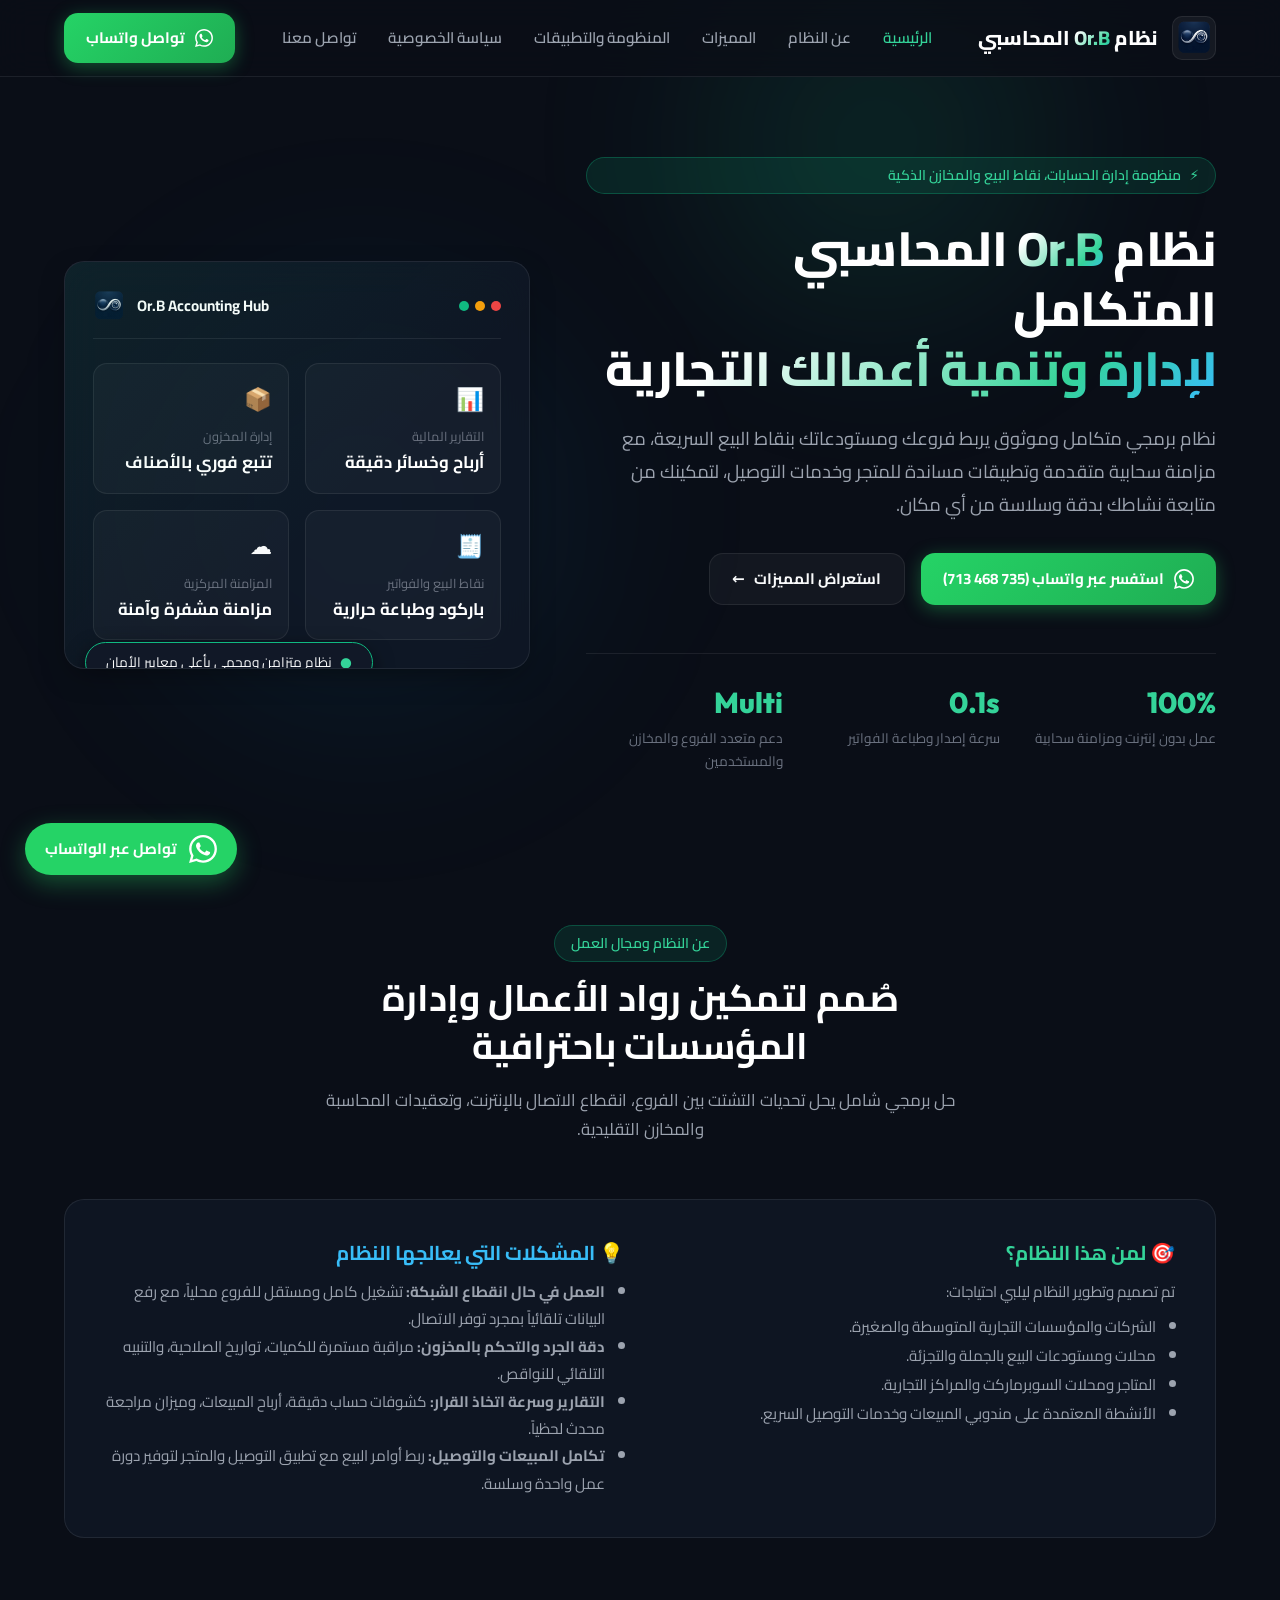
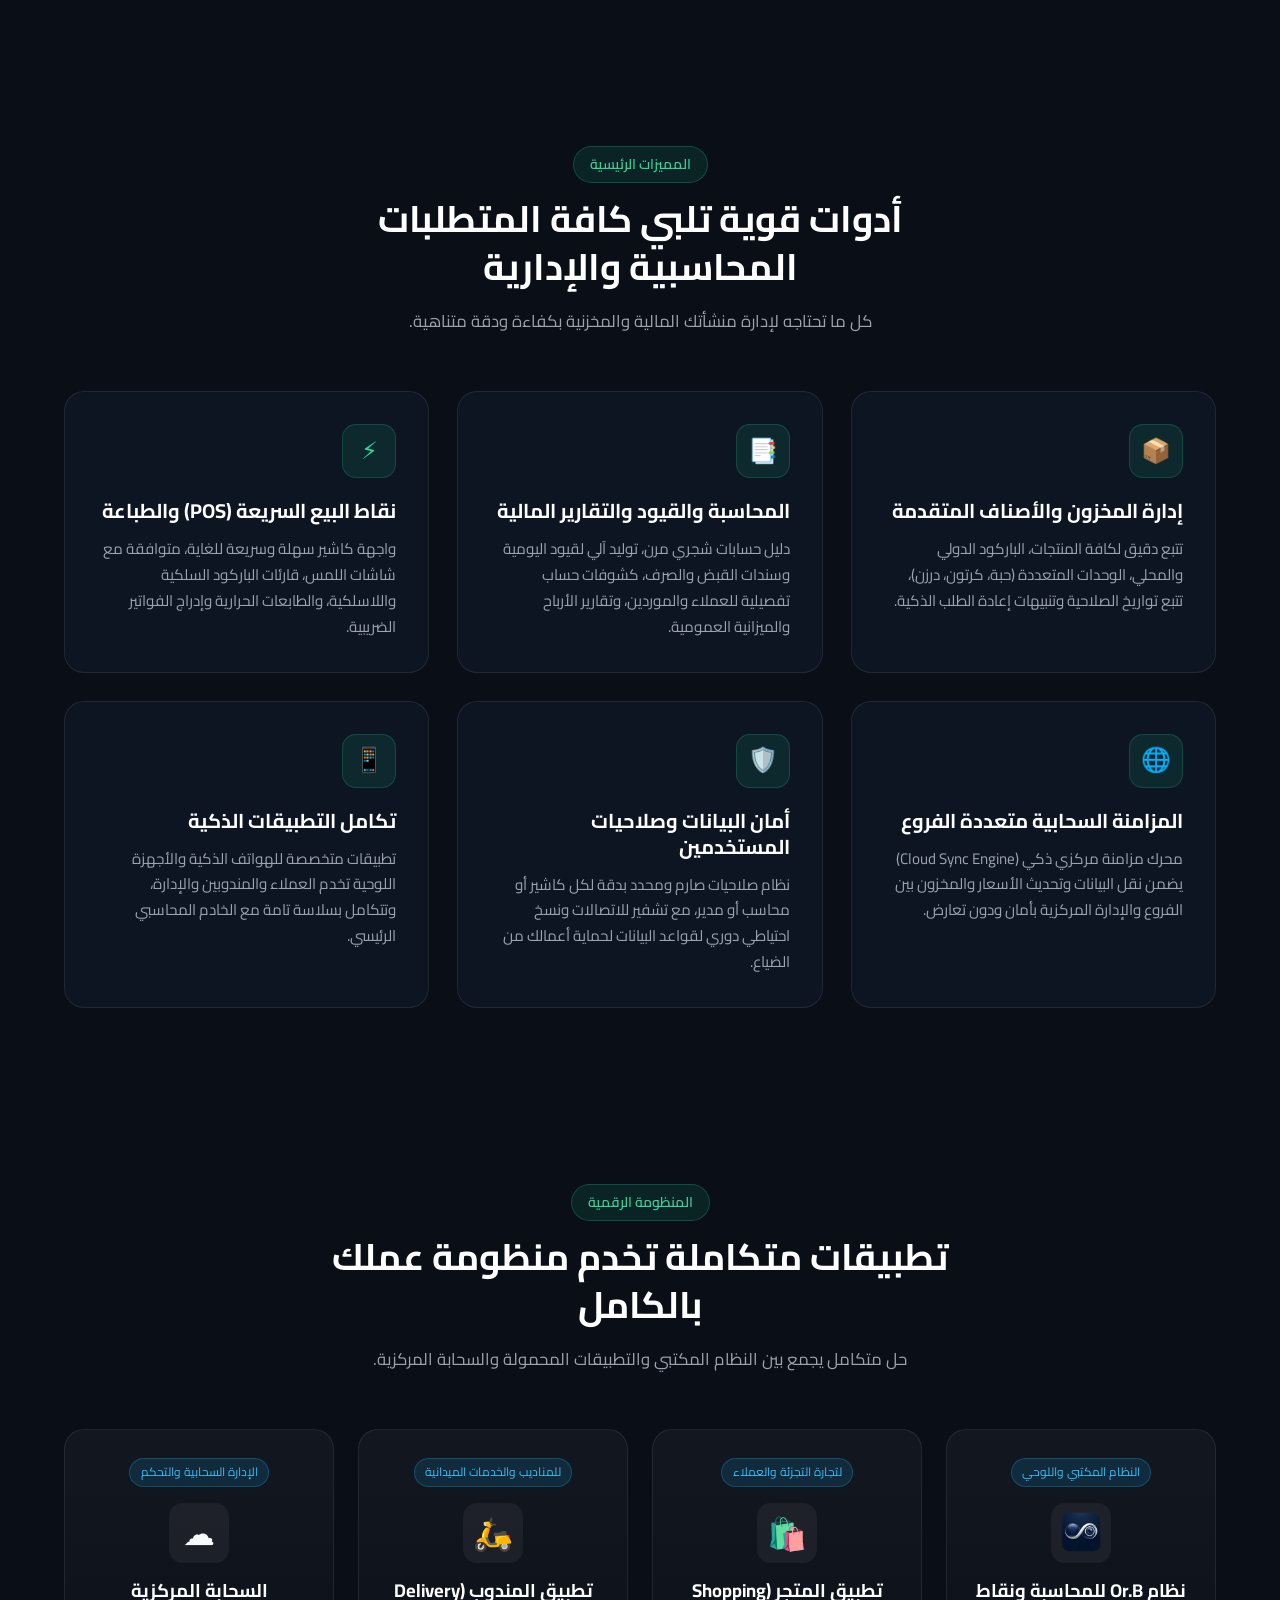
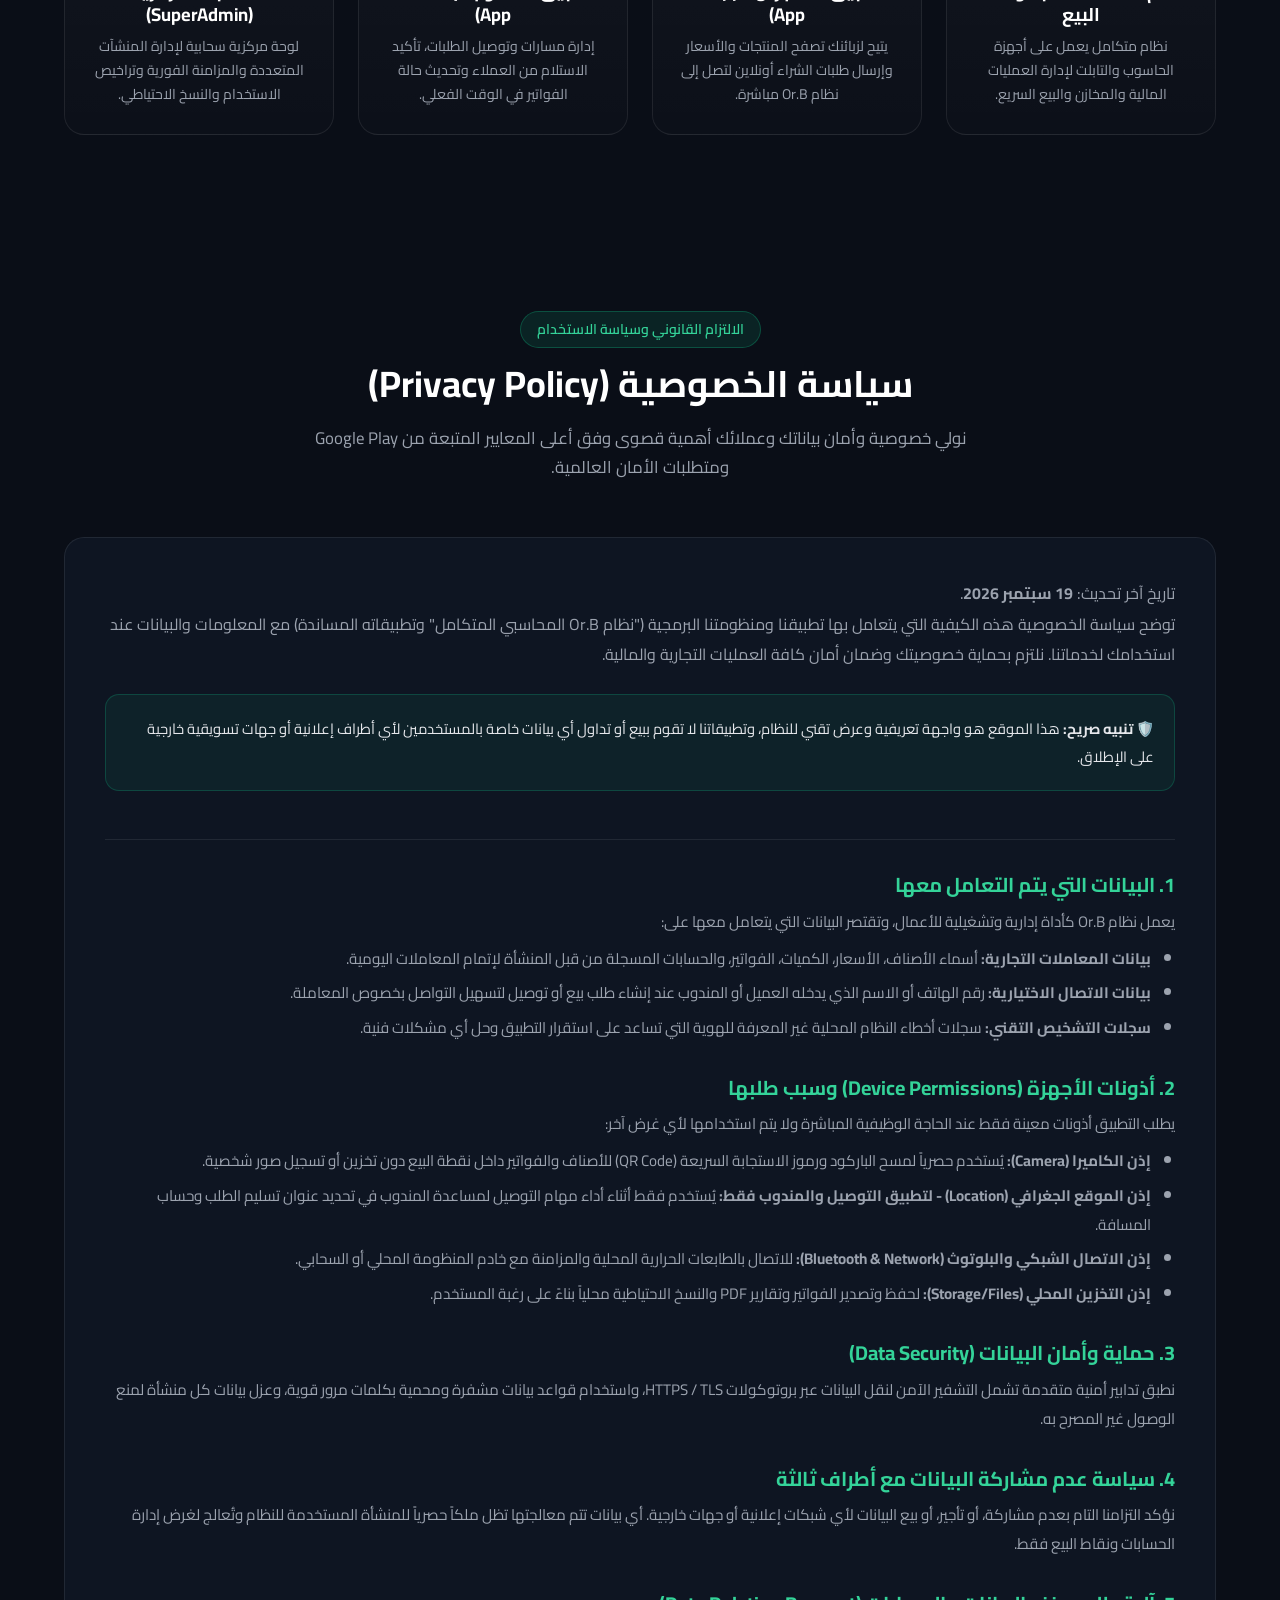
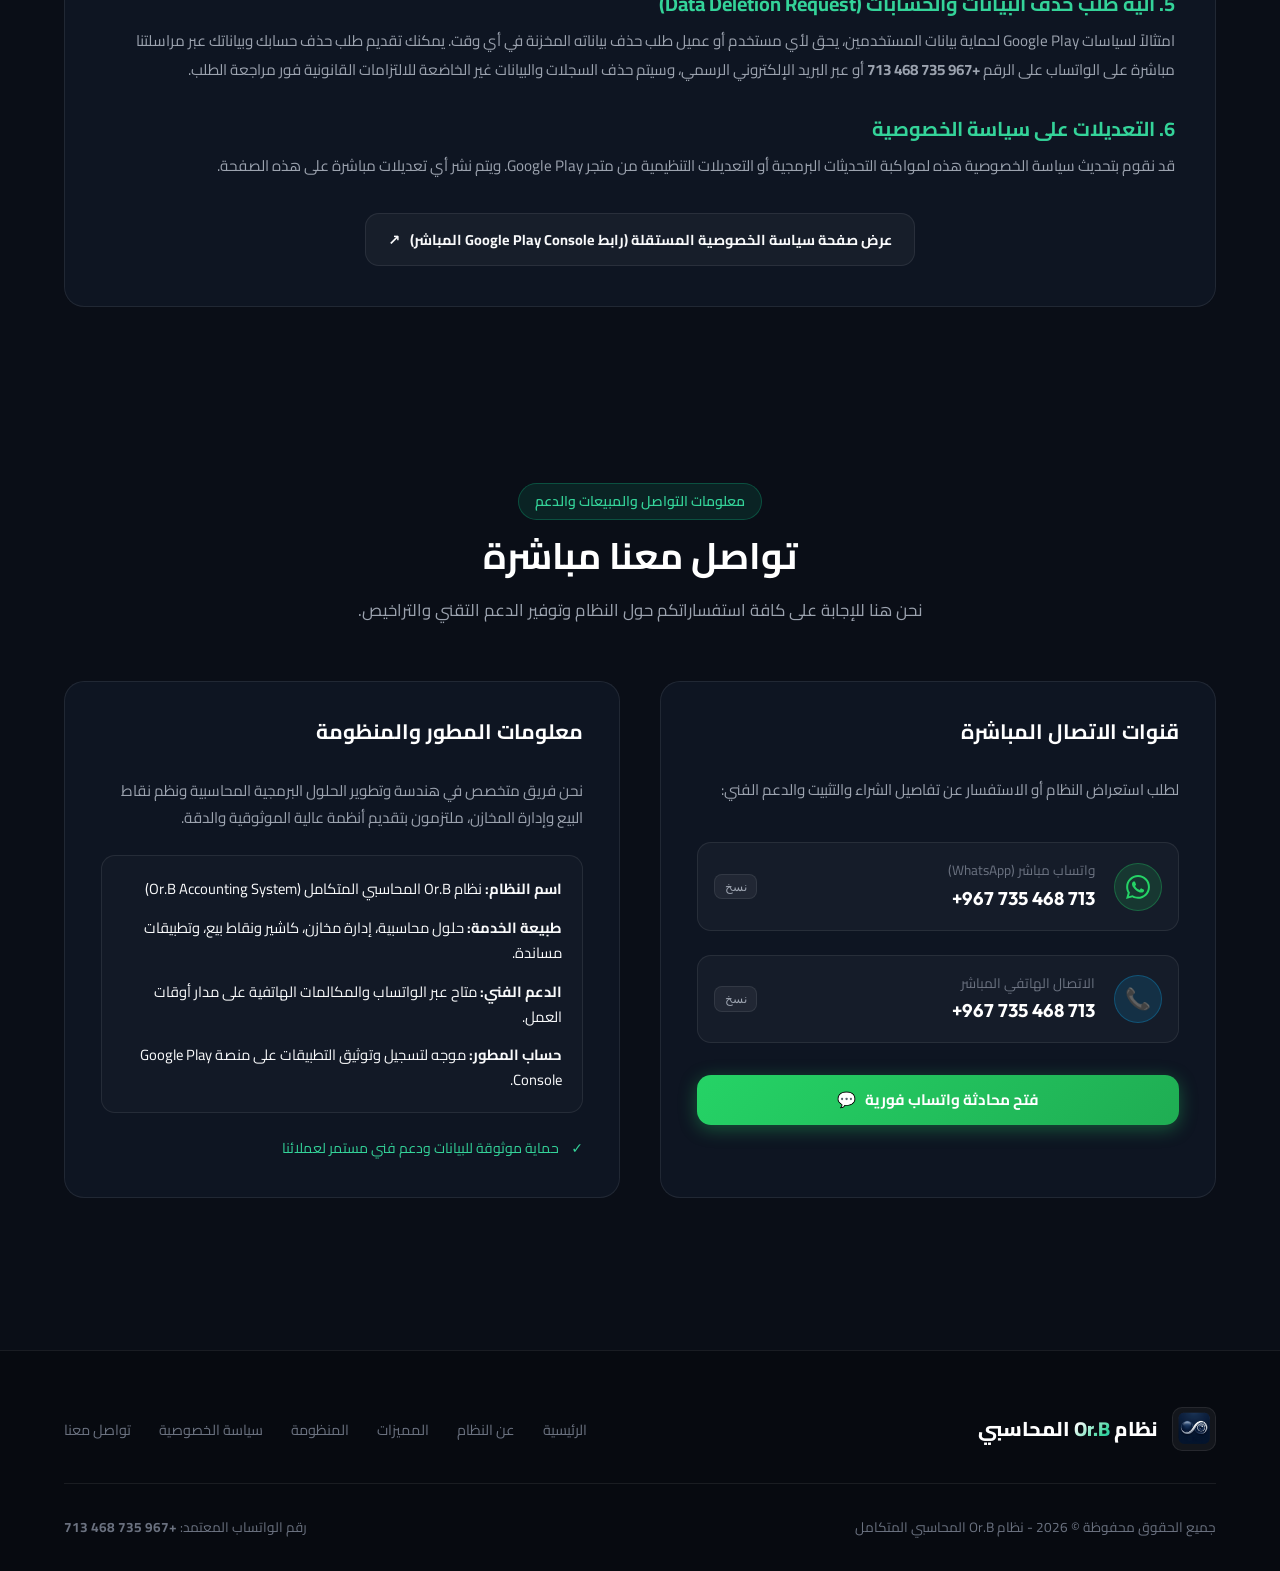
==== commit 4b5eb7ee: "Update branding and system name to Or.B" ====
--- a/index.html
+++ b/index.html
@@ -3,18 +3,18 @@
 <head>
   <meta charset="UTF-8">
   <meta name="viewport" content="width=device-width, initial-scale=1.0">
-  <title>النظام المحاسبي المتكامل | Accounting System Solutions</title>
-  <meta name="description" content="الموقع التعريفي الرسمي للنظام المحاسبي وإدارة نقاط البيع والمخزون، وتطبيقات التجارة والتوصيل السحابية. مخصص للشركات والمتاجر والمؤسسات.">
-  <meta name="keywords" content="نظام محاسبي, نقاط بيع, إدارة المخزون, محاسبة سحابية, تطبيق المتجر, تطبيق التوصيل, Yemen, Accounting System">
+  <title>نظام Or.B المحاسبي المتكامل | Or.B Accounting System</title>
+  <meta name="description" content="الموقع التعريفي الرسمي لنظام Or.B المحاسبي وإدارة نقاط البيع والمخزون، وتطبيقات التجارة والتوصيل السحابية. مخصص للشركات والمتاجر والمؤسسات.">
+  <meta name="keywords" content="نظام محاسبي, Or.B, نقاط بيع, إدارة المخزون, محاسبة سحابية, تطبيق المتجر, تطبيق التوصيل, Yemen, Or.B Accounting System">
   
   <!-- Open Graph / Meta for Social & Google Play Reviewers -->
   <meta property="og:type" content="website">
-  <meta property="og:title" content="النظام المحاسبي المتكامل | Accounting System">
-  <meta property="og:description" content="حلول برمجية متطورة لإدارة المخزون، الحسابات، نقاط البيع السريعة، والتطبيقات المرتبطة.">
+  <meta property="og:title" content="نظام Or.B المحاسبي المتكامل | Or.B Accounting System">
+  <meta property="og:description" content="حلول برمجية متطورة لإدارة المخزون، الحسابات، نقاط البيع السريعة، والتطبيقات المرتبطة لنظام Or.B.">
   <meta property="og:image" content="assets/orb_logo.png">
 
   <!-- Favicon -->
-  <link rel="icon" type="image/png" href="assets/withoubackroung.png">
+  <link rel="icon" type="image/png" href="assets/orb_app_icon.png">
 
   <!-- Google Fonts: Cairo & Outfit -->
   <link rel="preconnect" href="https://fonts.googleapis.com">
@@ -32,8 +32,8 @@
   <header class="site-header" id="header">
     <div class="container navbar">
       <a href="#hero" class="brand" id="brand-link">
-        <img src="assets/withoubackroung.png" alt="شعار النظام المحاسبي" class="brand-logo" onerror="this.src='assets/orb_logo.png'">
-        <span>النظام المحاسبي <span class="gradient-text">المتكامل</span></span>
+        <img src="assets/withoubackroung.png" alt="شعار نظام Or.B" class="brand-logo" onerror="this.src='assets/orb_logo.png'">
+        <span>نظام <span class="gradient-text">Or.B</span> المحاسبي</span>
       </a>
 
       <ul class="nav-links" id="nav-menu">
@@ -65,7 +65,7 @@
         </div>
         
         <h1 class="hero-title">
-          الحل المحاسبي الذكي والمتكامل<br>
+          نظام <span class="gradient-text">Or.B</span> المحاسبي المتكامل<br>
           <span class="gradient-text">لإدارة وتنمية أعمالك التجارية</span>
         </h1>
         
@@ -74,7 +74,7 @@
         </p>
 
         <div class="hero-buttons">
-          <a href="https://wa.me/967735468713?text=%D9%85%D8%B1%D8%AD%D8%A8%D8%A7%D9%8B%D8%8C%20%D8%A3%D9%88%D8%AF%20%D8%A7%D9%84%D8%A7%D8%B3%D8%AA%D9%81%D8%B3%D8%A7%D8%B1%20%D8%B9%D9%86%20%D8%A7%D9%84%D9%86%D8%B8%D8%A7%D9%85%20%D8%A7%D9%84%D9%85%D8%AD%D8%A7%D8%B3%D8%A8%D9%8A" target="_blank" rel="noopener noreferrer" class="btn btn-whatsapp" id="hero-wa-btn">
+          <a href="https://wa.me/967735468713?text=%D9%85%D8%B1%D8%AD%D8%A8%D8%A7%D9%8B%D8%8C%20%D8%A3%D9%88%D8%AF%20%D8%A7%D9%84%D8%A7%D8%B3%D8%AA%D9%81%D8%B3%D8%A7%D8%B1%20%D8%B9%D9%86%20%D9%86%D8%B8%D8%A7%D9%85%20Or.B%20%D8%A7%D9%84%D9%85%D8%AD%D8%A7%D8%B3%D8%A8%D9%8A" target="_blank" rel="noopener noreferrer" class="btn btn-whatsapp" id="hero-wa-btn">
             <svg width="20" height="20" viewBox="0 0 24 24" fill="currentColor"><path d="M.057 24l1.687-6.163c-1.041-1.804-1.588-3.849-1.587-5.946.003-6.556 5.338-11.891 11.893-11.891 3.181.001 6.167 1.24 8.413 3.488 2.245 2.248 3.481 5.236 3.48 8.414-.003 6.557-5.338 11.892-11.893 11.892-1.99-.001-3.951-.5-5.688-1.448l-6.305 1.654zm6.597-3.807c1.676.995 3.276 1.591 5.392 1.592 5.448 0 9.886-4.434 9.889-9.885.002-5.462-4.415-9.89-9.881-9.892-5.452 0-9.887 4.434-9.889 9.884-.001 2.225.651 3.891 1.746 5.634l-.999 3.648 3.742-.981zm11.387-5.464c-.074-.124-.272-.198-.57-.347-.297-.149-1.758-.868-2.031-.967-.272-.099-.47-.149-.669.149-.198.297-.768.967-.941 1.165-.173.198-.347.223-.644.074-.297-.149-1.255-.462-2.39-1.475-.883-.788-1.48-1.761-1.653-2.059-.173-.297-.018-.458.13-.606.134-.133.297-.347.446-.521.151-.172.2-.296.3-.495.099-.198.05-.372-.025-.521-.075-.148-.669-1.611-.916-2.206-.242-.579-.487-.501-.669-.51l-.57-.01c-.198 0-.52.074-.792.372s-1.04 1.016-1.04 2.479 1.065 2.876 1.213 3.074c.149.198 2.095 3.2 5.076 4.487.709.306 1.263.489 1.694.626.712.226 1.36.194 1.872.118.571-.085 1.758-.719 2.006-1.413.248-.695.248-1.29.173-1.414z"/></svg>
             <span>استفسر عبر واتساب (735 468 713)</span>
           </a>
@@ -110,7 +110,7 @@
               <span class="dot dot-green"></span>
             </div>
             <div class="visual-logo-box">
-              <span class="visual-title">AccountingSystem Hub</span>
+              <span class="visual-title">Or.B Accounting Hub</span>
               <img src="assets/withoubackroung.png" alt="الشعار" class="visual-logo-img" onerror="this.src='assets/orb_logo.png'">
             </div>
           </div>
@@ -270,8 +270,8 @@
         <!-- App 1 -->
         <div class="app-card">
           <span class="app-badge">النظام المكتبي واللوحي</span>
-          <img src="assets/withoubackroung.png" alt="النظام المحاسبي" class="app-icon" onerror="this.src='assets/orb_logo.png'">
-          <h3 class="app-name">نظام المحاسبة ونقاط البيع</h3>
+          <img src="assets/withoubackroung.png" alt="نظام Or.B المحاسبي" class="app-icon" onerror="this.src='assets/orb_logo.png'">
+          <h3 class="app-name">نظام Or.B للمحاسبة ونقاط البيع</h3>
           <p class="app-desc">
             نظام متكامل يعمل على أجهزة الحاسوب والتابلت لإدارة العمليات المالية والمخازن والبيع السريع.
           </p>
@@ -283,7 +283,7 @@
           <div class="app-icon" style="font-size: 2rem; display: flex; align-items: center; justify-content: center;">🛍️</div>
           <h3 class="app-name">تطبيق المتجر (Shopping App)</h3>
           <p class="app-desc">
-            يتيح لزبائنك تصفح المنتجات والأسعار وإرسال طلبات الشراء أونلاين لتصل إلى النظام المحاسبي مباشرة.
+            يتيح لزبائنك تصفح المنتجات والأسعار وإرسال طلبات الشراء أونلاين لتصل إلى نظام Or.B مباشرة.
           </p>
         </div>
 
@@ -325,7 +325,7 @@
         <div class="privacy-intro">
           <p>
             تاريخ آخر تحديث: <strong>19 سبتمبر 2026</strong>.<br>
-            توضح سياسة الخصوصية هذه الكيفية التي يتعامل بها تطبيقنا ومنظومتنا البرمجية ("النظام المحاسبي المتكامل" وتطبيقاته المساندة) مع المعلومات والبيانات عند استخدامك لخدماتنا. نلتزم بحماية خصوصيتك وضمان أمان كافة العمليات التجارية والمالية.
+            توضح سياسة الخصوصية هذه الكيفية التي يتعامل بها تطبيقنا ومنظومتنا البرمجية ("نظام Or.B المحاسبي المتكامل" وتطبيقاته المساندة) مع المعلومات والبيانات عند استخدامك لخدماتنا. نلتزم بحماية خصوصيتك وضمان أمان كافة العمليات التجارية والمالية.
           </p>
           <div class="highlight-box">
             🛡️ <strong>تنبيه صريح:</strong> هذا الموقع هو واجهة تعريفية وعرض تقني للنظام، وتطبيقاتنا لا تقوم ببيع أو تداول أي بيانات خاصة بالمستخدمين لأي أطراف إعلانية أو جهات تسويقية خارجية على الإطلاق.
@@ -335,7 +335,7 @@
         <div class="policy-item">
           <h3>1. البيانات التي يتم التعامل معها</h3>
           <p>
-            يعمل النظام المحاسبي كأداة إدارية وتشغيلية للأعمال، وتقتصر البيانات التي يتعامل معها على:
+            يعمل نظام Or.B كأداة إدارية وتشغيلية للأعمال، وتقتصر البيانات التي يتعامل معها على:
           </p>
           <ul>
             <li><strong>بيانات المعاملات التجارية:</strong> أسماء الأصناف، الأسعار، الكميات، الفواتير، والحسابات المسجلة من قبل المنشأة لإتمام المعاملات اليومية.</li>
@@ -452,7 +452,7 @@
 
           <div style="background: rgba(255,255,255,0.02); border: 1px solid var(--border-color); border-radius: var(--radius-md); padding: 1.25rem;">
             <div style="display: flex; flex-direction: column; gap: 0.85rem; font-size: 0.92rem;">
-              <div><strong>اسم النظام:</strong> النظام المحاسبي المتكامل (Accounting System)</div>
+              <div><strong>اسم النظام:</strong> نظام Or.B المحاسبي المتكامل (Or.B Accounting System)</div>
               <div><strong>طبيعة الخدمة:</strong> حلول محاسبية، إدارة مخازن، كاشير ونقاط بيع، وتطبيقات مساندة.</div>
               <div><strong>الدعم الفني:</strong> متاح عبر الواتساب والمكالمات الهاتفية على مدار أوقات العمل.</div>
               <div><strong>حساب المطور:</strong> موجه لتسجيل وتوثيق التطبيقات على منصة Google Play Console.</div>
@@ -469,7 +469,7 @@
   </section>
 
   <!-- Floating Quick WhatsApp Button -->
-  <a href="https://wa.me/967735468713?text=%D9%85%D8%B1%D8%AD%D8%A8%D8%A7%D9%8B%D8%8C%20%D8%A3%D9%88%D8%AF%20%D8%A7%D9%84%D8%A7%D8%B3%D8%AA%D9%81%D8%B3%D8%A7%D8%B1%20%D8%B9%D9%86%20%D8%A7%D9%84%D9%86%D8%B8%D8%A7%D9%85%20%D8%A7%D9%84%D9%85%D8%AD%D8%A7%D8%B3%D8%A8%D9%8A" target="_blank" rel="noopener noreferrer" class="floating-wa-btn" id="floating-whatsapp" aria-label="تواصل عبر الواتساب">
+  <a href="https://wa.me/967735468713?text=%D9%85%D8%B1%D8%AD%D8%A8%D8%A7%D9%8B%D8%8C%20%D8%A3%D9%88%D8%AF%20%D8%A7%D9%84%D8%A7%D8%B3%D8%AA%D9%81%D8%B3%D8%A7%D8%B1%20%D8%B9%D9%86%20%D9%86%D8%B8%D8%A7%D9%85%20Or.B%20%D8%A7%D9%84%D9%85%D8%AD%D8%A7%D8%B3%D8%A8%D9%8A" target="_blank" rel="noopener noreferrer" class="floating-wa-btn" id="floating-whatsapp" aria-label="تواصل عبر الواتساب">
     <svg class="floating-wa-icon" viewBox="0 0 24 24"><path d="M.057 24l1.687-6.163c-1.041-1.804-1.588-3.849-1.587-5.946.003-6.556 5.338-11.891 11.893-11.891 3.181.001 6.167 1.24 8.413 3.488 2.245 2.248 3.481 5.236 3.48 8.414-.003 6.557-5.338 11.892-11.893 11.892-1.99-.001-3.951-.5-5.688-1.448l-6.305 1.654zm6.597-3.807c1.676.995 3.276 1.591 5.392 1.592 5.448 0 9.886-4.434 9.889-9.885.002-5.462-4.415-9.89-9.881-9.892-5.452 0-9.887 4.434-9.889 9.884-.001 2.225.651 3.891 1.746 5.634l-.999 3.648 3.742-.981zm11.387-5.464c-.074-.124-.272-.198-.57-.347-.297-.149-1.758-.868-2.031-.967-.272-.099-.47-.149-.669.149-.198.297-.768.967-.941 1.165-.173.198-.347.223-.644.074-.297-.149-1.255-.462-2.39-1.475-.883-.788-1.48-1.761-1.653-2.059-.173-.297-.018-.458.13-.606.134-.133.297-.347.446-.521.151-.172.2-.296.3-.495.099-.198.05-.372-.025-.521-.075-.148-.669-1.611-.916-2.206-.242-.579-.487-.501-.669-.51l-.57-.01c-.198 0-.52.074-.792.372s-1.04 1.016-1.04 2.479 1.065 2.876 1.213 3.074c.149.198 2.095 3.2 5.076 4.487.709.306 1.263.489 1.694.626.712.226 1.36.194 1.872.118.571-.085 1.758-.719 2.006-1.413.248-.695.248-1.29.173-1.414z"/></svg>
     <span>تواصل عبر الواتساب</span>
   </a>
@@ -480,7 +480,7 @@
       <div class="footer-top">
         <div class="brand">
           <img src="assets/withoubackroung.png" alt="الشعار" class="brand-logo" onerror="this.src='assets/orb_logo.png'">
-          <span>النظام المحاسبي المتكامل</span>
+          <span>نظام <span class="gradient-text">Or.B</span> المحاسبي</span>
         </div>
         <ul class="footer-links">
           <li><a href="#hero">الرئيسية</a></li>
@@ -493,7 +493,7 @@
       </div>
 
       <div class="footer-bottom">
-        <div>جميع الحقوق محفوظة &copy; 2026 - النظام المحاسبي المتكامل</div>
+        <div>جميع الحقوق محفوظة &copy; 2026 - نظام Or.B المحاسبي المتكامل</div>
         <div>رقم الواتساب المعتمد: <strong>+967 735 468 713</strong></div>
       </div>
     </div>
